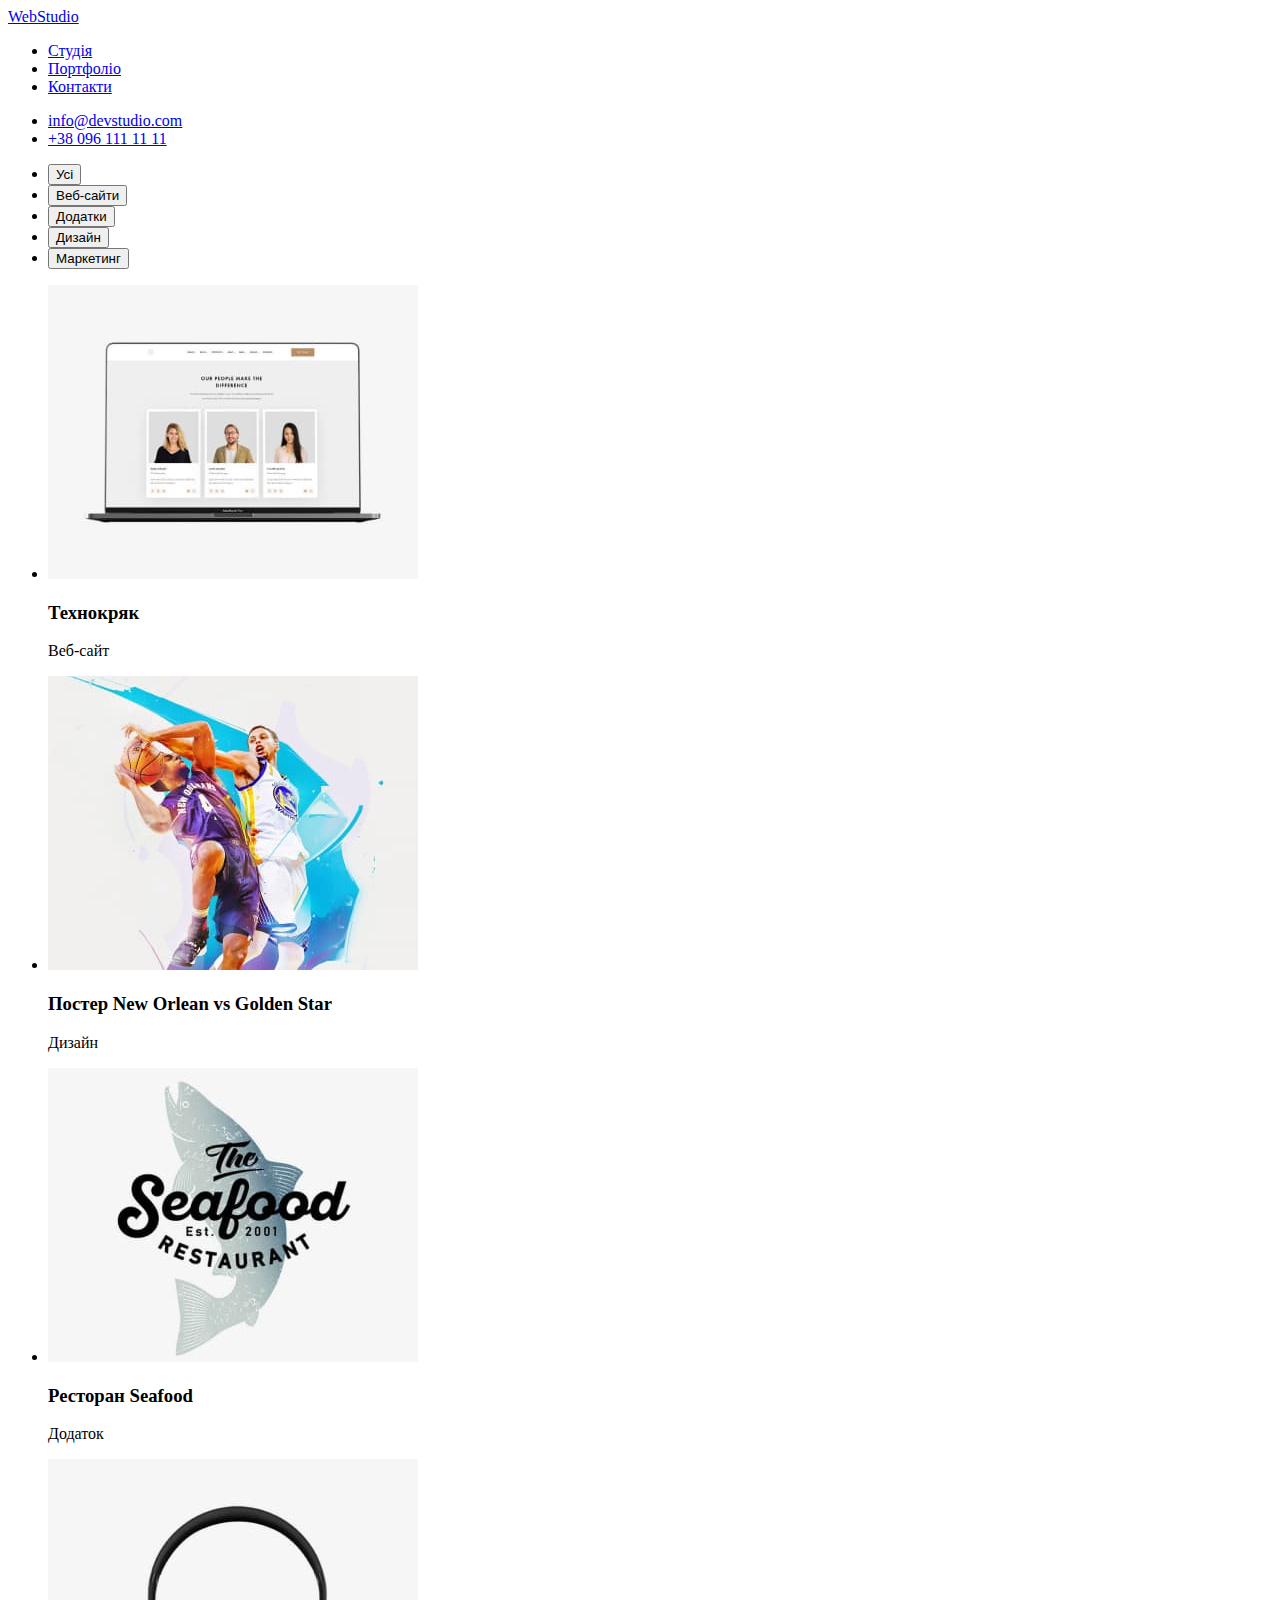
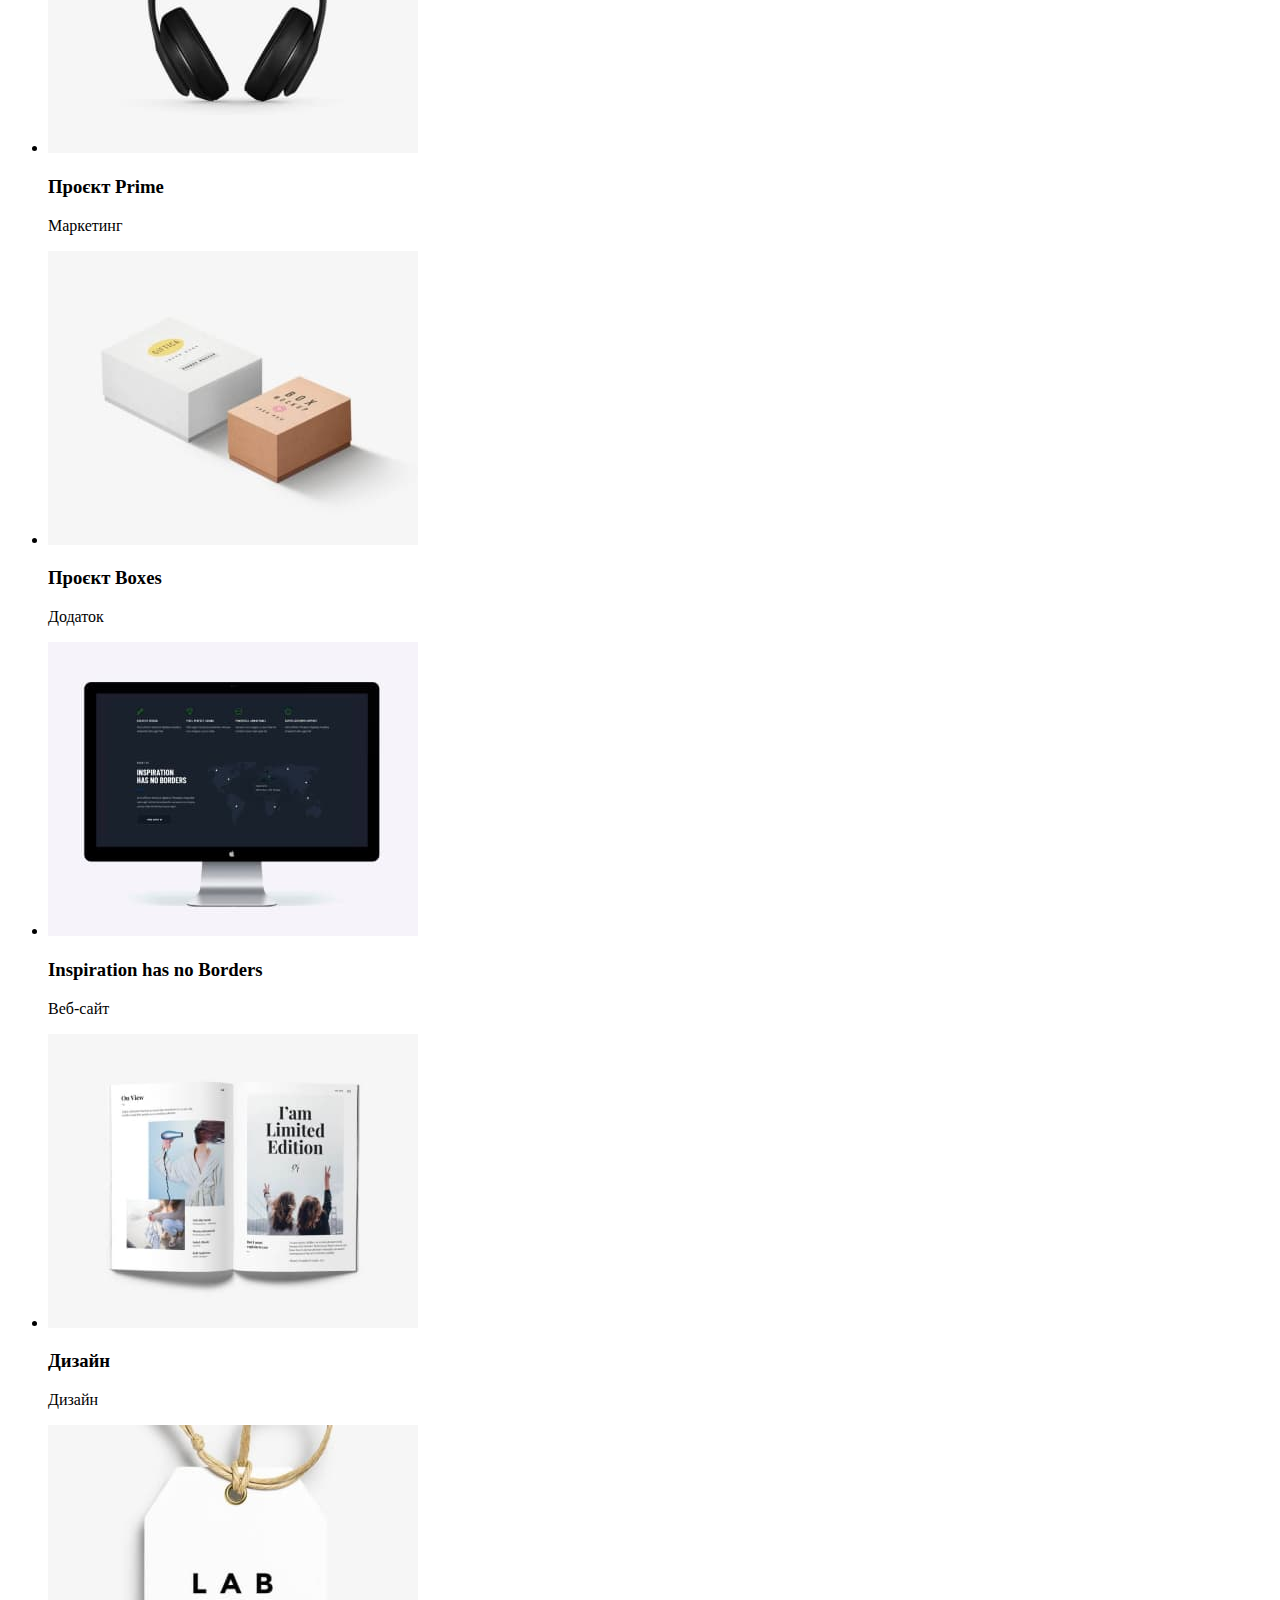
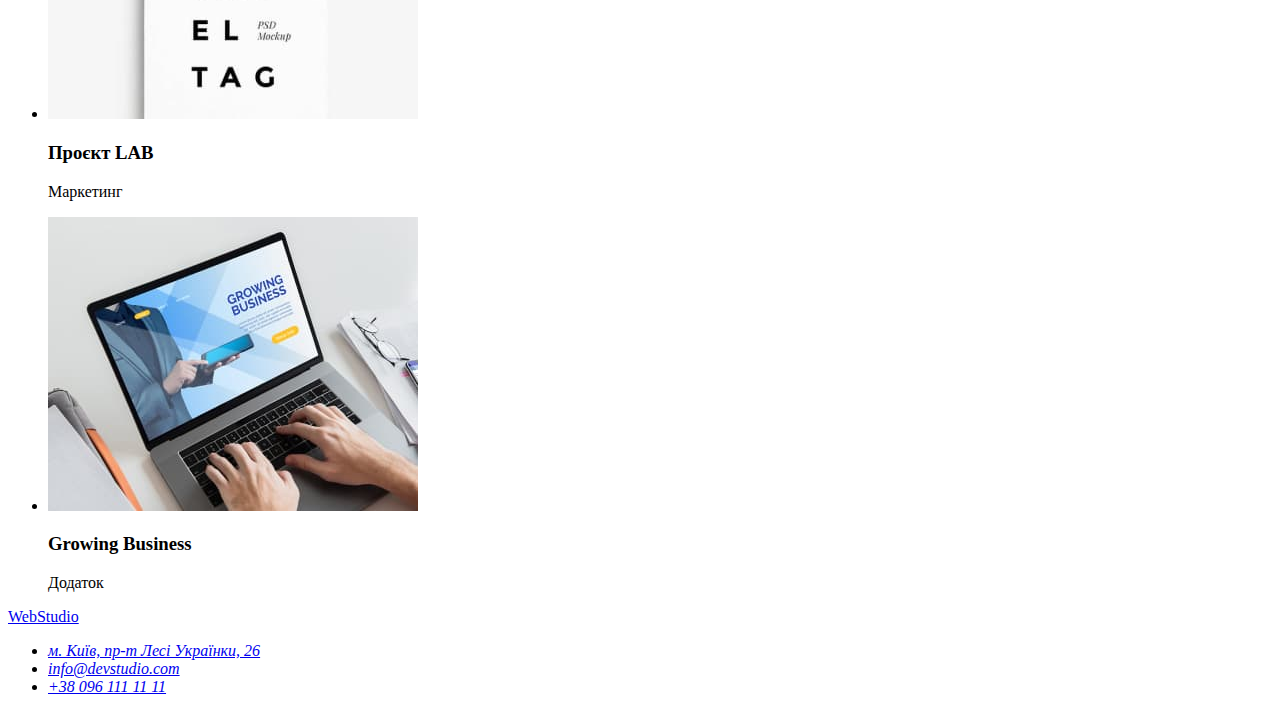
==== portfolio.html @ bb7da9ab "Created Portfolio.html" ====
<!DOCTYPE html>
<html lang="en">
  <head>
    <meta charset="UTF-8" />
    <meta http-equiv="X-UA-Compatible" content="IE=edge" />
    <meta name="viewport" content="width=device-width, initial-scale=1.0" />
    <title>Portfolio</title>
  </head>
  <body>
    <main>
      <header>
        <a href="#">WebStudio</a>
        <nav>
          <ul>
            <li><a href="./index.html">Студія</a></li>
            <li><a href="#">Портфоліо</a></li>
            <li><a href="#">Контакти</a></li>
          </ul>
        </nav>
        <ul>
          <li><a href="mailto:info@devstudio.com">info@devstudio.com</a></li>
          <li><a href="tel:+380961111111">+38 096 111 11 11</a></li>
        </ul>
      </header>
      <section>
        <ul>
          <li><button type="button">Усі</button></li>
          <li><button type="button">Веб-сайти</button></li>
          <li><button type="button">Додатки</button></li>
          <li><button type="button">Дизайн</button></li>
          <li><button type="button">Маркетинг</button></li>
        </ul>
        <ul>
          <li>
            <img src="./images/img1.jpg" alt="Ноутбук" />
            <h3>Технокряк</h3>
            <p>Веб-сайт</p>
          </li>
          <li>
            <img src="./images/img2.jpg" alt="Баскетбол" />
            <h3>Постер New Orlean vs Golden Star</h3>
            <p>Дизайн</p>
          </li>
          <li>
            <img src="./images/img3.jpg" alt="Риба" />
            <h3>Ресторан Seafood</h3>
            <p>Додаток</p>
          </li>
          <li>
            <img src="./images/img4.jpg" alt="Навушники" />
            <h3>Проєкт Prime</h3>
            <p>Маркетинг</p>
          </li>
          <li>
            <img src="./images/img5.jpg" alt="Коробка" />
            <h3>Проєкт Boxes</h3>
            <p>Додаток</p>
          </li>
          <li>
            <img src="./images/img6.jpg" alt="Моноблок" />
            <h3>Inspiration has no Borders</h3>
            <p>Веб-сайт</p>
          </li>
          <li>
            <img src="./images/img7.jpg" alt="Журнал" />
            <h3>Дизайн</h3>
            <p>Дизайн</p>
          </li>
          <li>
            <img src="./images/img8.jpg" alt="Бірка" />
            <h3>Проєкт LAB</h3>
            <p>Маркетинг</p>
          </li>
          <li>
            <img src="./images/img9.jpg" alt="Робочий Ноутбук" />
            <h3>Growing Business</h3>
            <p>Додаток</p>
          </li>
        </ul>
      </section>
    </main>
    <footer>
      <a href="#">WebStudio</a>

      <address>
        <ul>
          <li>
            <a
              href="https://goo.gl/maps/RdGr7icwd7hFewiF6"
              target="_blank"
              rel="noopener noreferrer nofollow"
              >м. Київ, пр-т Лесі Українки, 26</a
            >
          </li>
          <li><a href="mailto:info@devstudio.com">info@devstudio.com</a></li>
          <li><a href="tel:+380961111111"> +38 096 111 11 11</a></li>
        </ul>
      </address>
    </footer>
  </body>
</html>
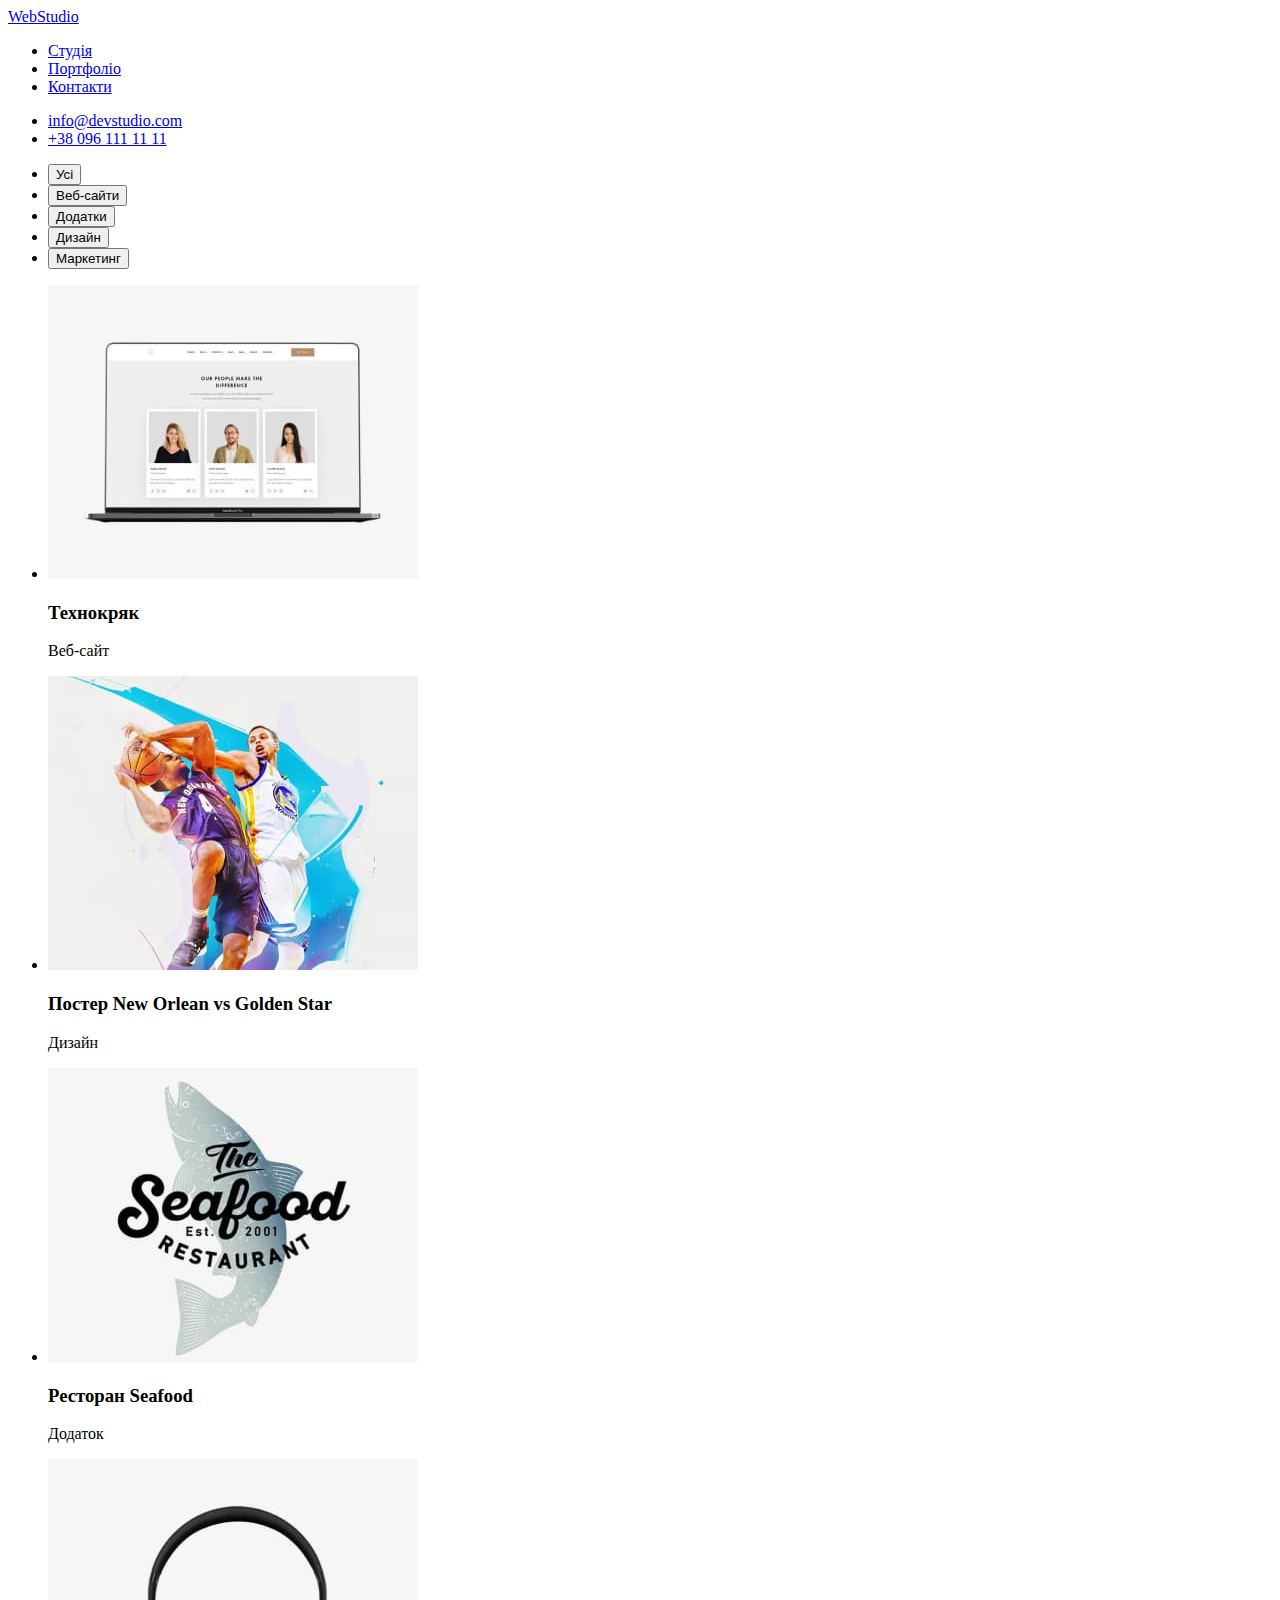
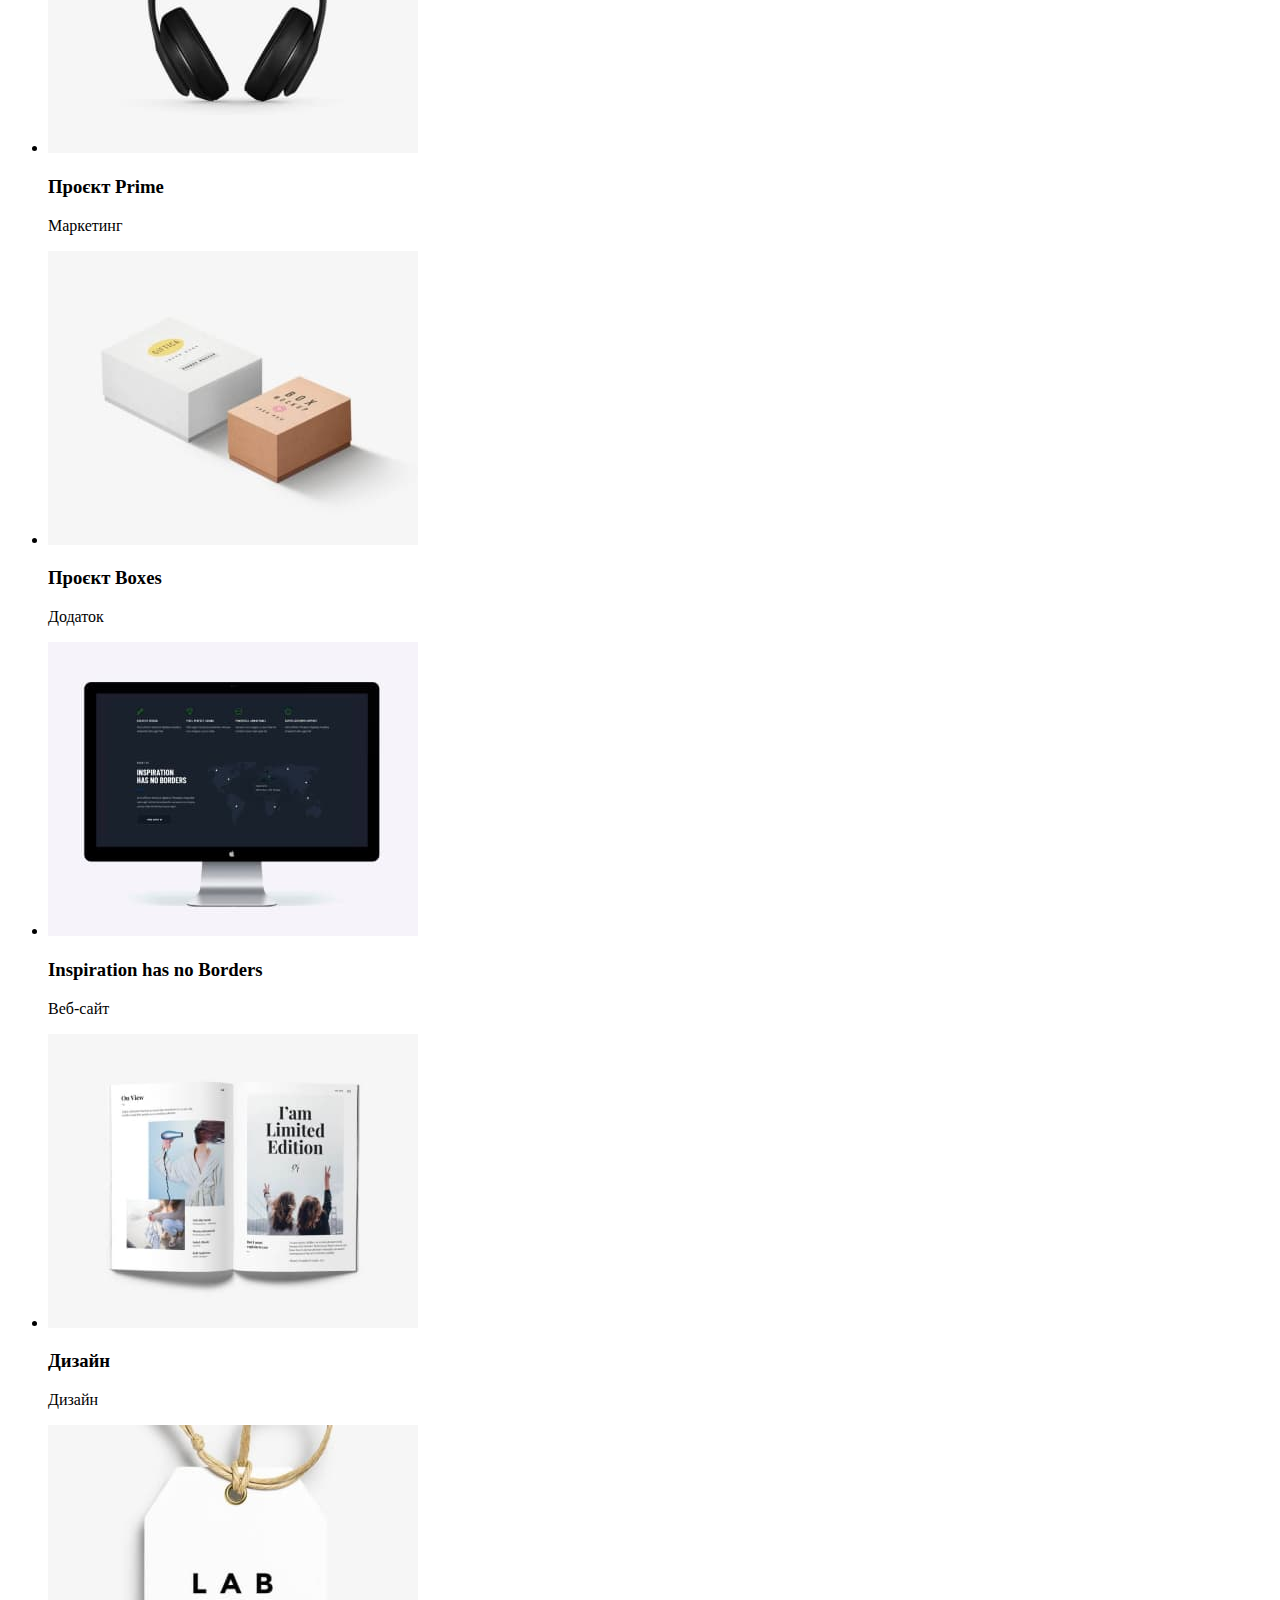
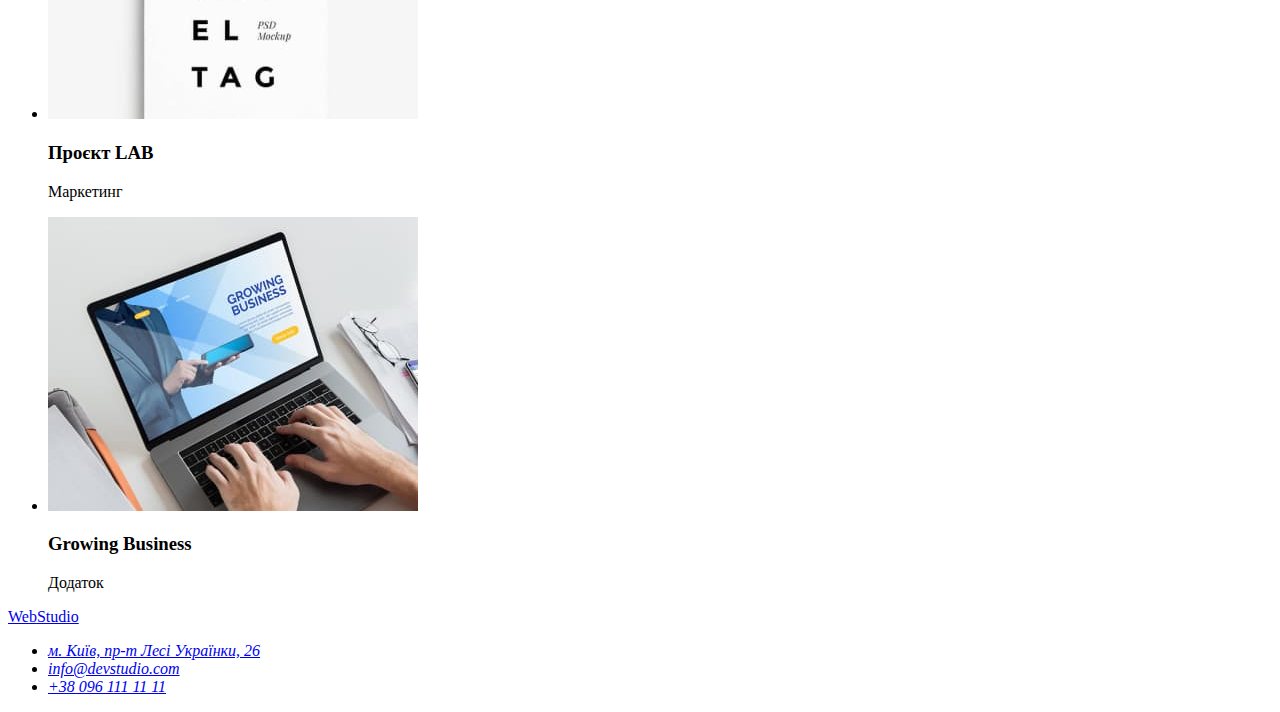
==== commit f8865dc6: "Add portfolio.html" ====
--- a/portfolio.html
+++ b/portfolio.html
@@ -5,95 +5,127 @@
     <meta http-equiv="X-UA-Compatible" content="IE=edge" />
     <meta name="viewport" content="width=device-width, initial-scale=1.0" />
     <title>Portfolio</title>
+    <link rel="preconnect" href="https://fonts.googleapis.com" />
+    <link rel="preconnect" href="https://fonts.gstatic.com" crossorigin />
+    <link
+      href="https://fonts.googleapis.com/css2?family=Raleway:wght@700&family=Roboto:wght@400;500;700;900&display=swap"
+      rel="stylesheet"
+    />
+    <link rel="stylesheet" href="./styles/styles.css" />
   </head>
   <body>
     <main>
       <header>
-        <a href="#">WebStudio</a>
+        <a class="logo" href="./index.html" lang="en"
+          ><span class="logoslog">Web</span>Studio</a
+        >
         <nav>
-          <ul>
-            <li><a href="./index.html">Студія</a></li>
-            <li><a href="#">Портфоліо</a></li>
-            <li><a href="#">Контакти</a></li>
+          <ul class="point">
+            <li class="list"><a class="link" href="./index.html">Студія</a></li>
+            <li class="list"><a class="back-link" href="#">Портфоліо</a></li>
+            <li class="list"><a class="link" href="#">Контакти</a></li>
           </ul>
         </nav>
-        <ul>
-          <li><a href="mailto:info@devstudio.com">info@devstudio.com</a></li>
-          <li><a href="tel:+380961111111">+38 096 111 11 11</a></li>
+        <ul class="point">
+          <li>
+            <a class="adresse" href="mailto:info@devstudio.com"
+              >info@devstudio.com</a
+            >
+          </li>
+          <li>
+            <a class="adresse" href="tel:+380961111111">+38 096 111 11 11</a>
+          </li>
         </ul>
       </header>
       <section>
-        <ul>
-          <li><button type="button">Усі</button></li>
-          <li><button type="button">Веб-сайти</button></li>
-          <li><button type="button">Додатки</button></li>
-          <li><button type="button">Дизайн</button></li>
-          <li><button type="button">Маркетинг</button></li>
+        <ul class="point">
+          <li class="list"><button class="btn" type="button">Усі</button></li>
+          <li class="list">
+            <button class="btn" type="button">Веб-сайти</button>
+          </li>
+          <li class="list">
+            <button class="btn" type="button">Додатки</button>
+          </li>
+          <li class="list">
+            <button class="btn" type="button">Дизайн</button>
+          </li>
+          <li class="list">
+            <button class="btn" type="button">Маркетинг</button>
+          </li>
         </ul>
-        <ul>
-          <li>
-            <img src="./images/img1.jpg" alt="Ноутбук" />
+        <ul class="point">
+          <li class="list">
+            <img src="./images/img1.jpg" alt="Ноутбук" width="370"  />
             <h3>Технокряк</h3>
             <p>Веб-сайт</p>
           </li>
-          <li>
-            <img src="./images/img2.jpg" alt="Баскетбол" />
+          <li class="list">
+            <img src="./images/img2.jpg" alt="Баскетбол" width="370"  />
             <h3>Постер New Orlean vs Golden Star</h3>
             <p>Дизайн</p>
           </li>
-          <li>
-            <img src="./images/img3.jpg" alt="Риба" />
+          <li class="list">
+            <img src="./images/img3.jpg" alt="Риба" width="370"  />
             <h3>Ресторан Seafood</h3>
             <p>Додаток</p>
           </li>
-          <li>
-            <img src="./images/img4.jpg" alt="Навушники" />
+          <li class="list">
+            <img src="./images/img4.jpg" alt="Навушники" width="370"  />
             <h3>Проєкт Prime</h3>
             <p>Маркетинг</p>
           </li>
-          <li>
-            <img src="./images/img5.jpg" alt="Коробка" />
+          <li class="list">
+            <img src="./images/img5.jpg" alt="Коробка" width="370"  />
             <h3>Проєкт Boxes</h3>
             <p>Додаток</p>
           </li>
-          <li>
-            <img src="./images/img6.jpg" alt="Моноблок" />
+          <li class="list">
+            <img src="./images/img6.jpg" alt="Моноблок" width="370"  />
             <h3>Inspiration has no Borders</h3>
             <p>Веб-сайт</p>
           </li>
-          <li>
-            <img src="./images/img7.jpg" alt="Журнал" />
+          <li class="list">
+            <img src="./images/img7.jpg" alt="Журнал" width="370"  />
             <h3>Дизайн</h3>
             <p>Дизайн</p>
           </li>
-          <li>
-            <img src="./images/img8.jpg" alt="Бірка" />
+          <li class="list">
+            <img src="./images/img8.jpg" alt="Бірка" width="370"  />
             <h3>Проєкт LAB</h3>
             <p>Маркетинг</p>
           </li>
-          <li>
-            <img src="./images/img9.jpg" alt="Робочий Ноутбук" />
+          <li class="list">
+            <img src="./images/img9.jpg" alt="Робочий Ноутбук" width="370"  />
             <h3>Growing Business</h3>
             <p>Додаток</p>
           </li>
         </ul>
       </section>
     </main>
-    <footer>
-      <a href="#">WebStudio</a>
+    <footer class="styles-footer">
+      <a class="logo-footer" href="./index.html" lang="en"
+        ><span class="logoslog-footer">Web</span>Studio</a
+      >
 
       <address>
-        <ul>
-          <li>
+        <ul class="point">
+          <li class="list">
             <a
+              class="location"
               href="https://goo.gl/maps/RdGr7icwd7hFewiF6"
               target="_blank"
               rel="noopener noreferrer nofollow"
               >м. Київ, пр-т Лесі Українки, 26</a
             >
           </li>
-          <li><a href="mailto:info@devstudio.com">info@devstudio.com</a></li>
-          <li><a href="tel:+380961111111"> +38 096 111 11 11</a></li>
+          <li class="list">
+            <a class="adresse" href="mailto:info@devstudio.com"
+              >info@devstudio.com</a
+            >
+          </li>
+          <li class="list">
+            <a class="adresse" href="tel:+380961111111"> +38 096 111 11 11</a>
+          </li>
         </ul>
       </address>
     </footer>
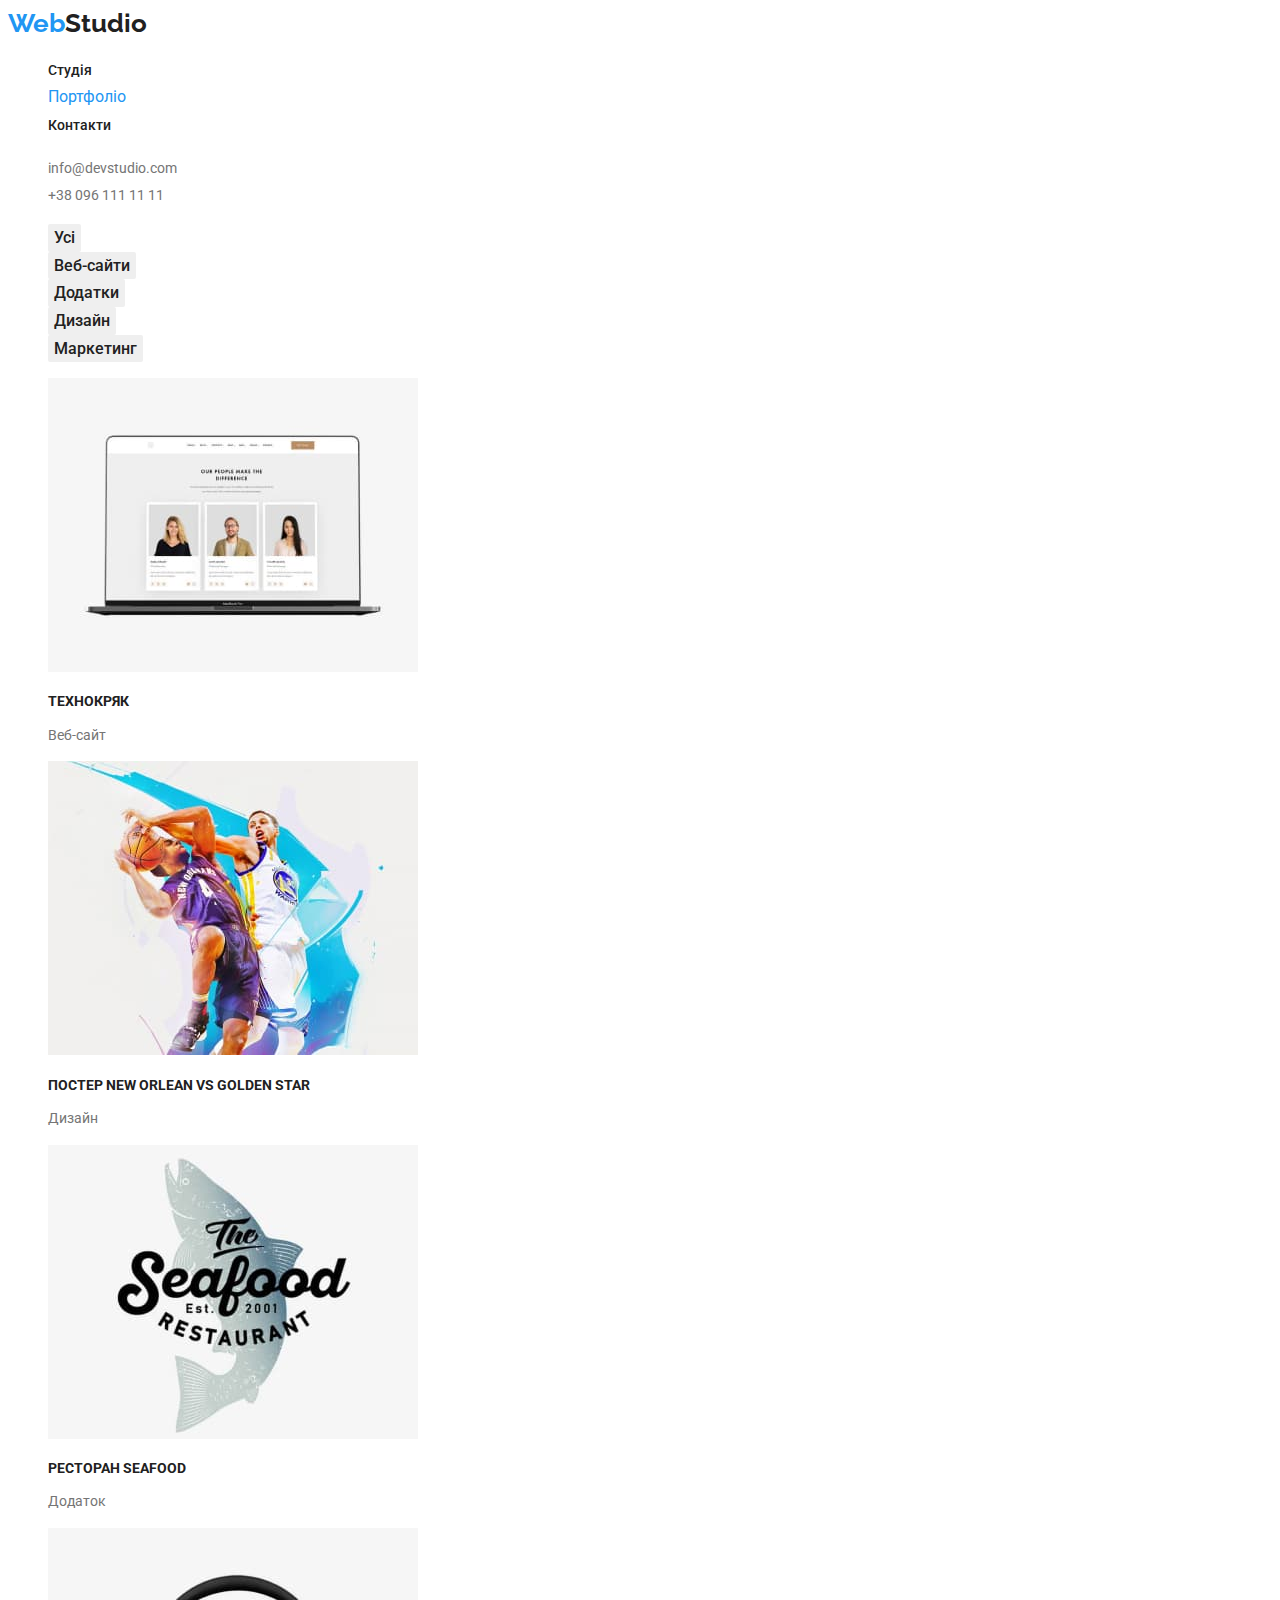
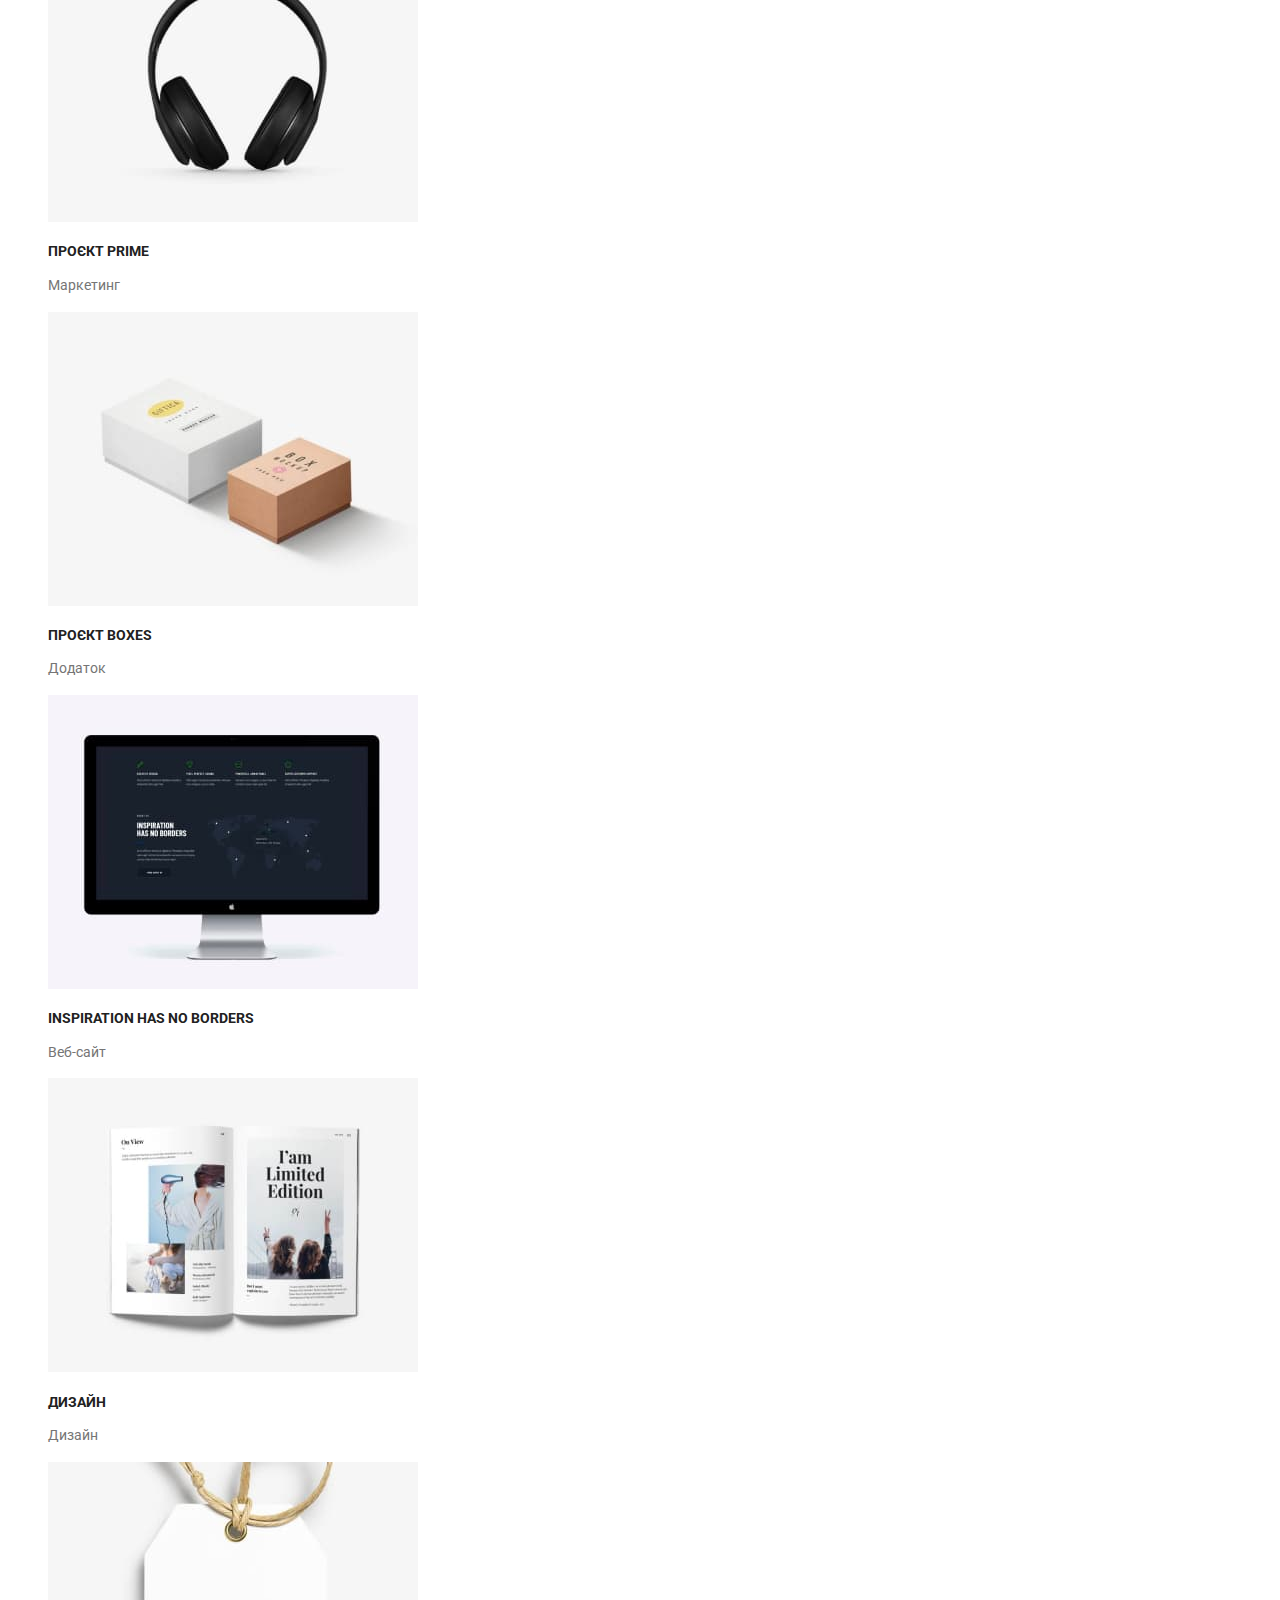
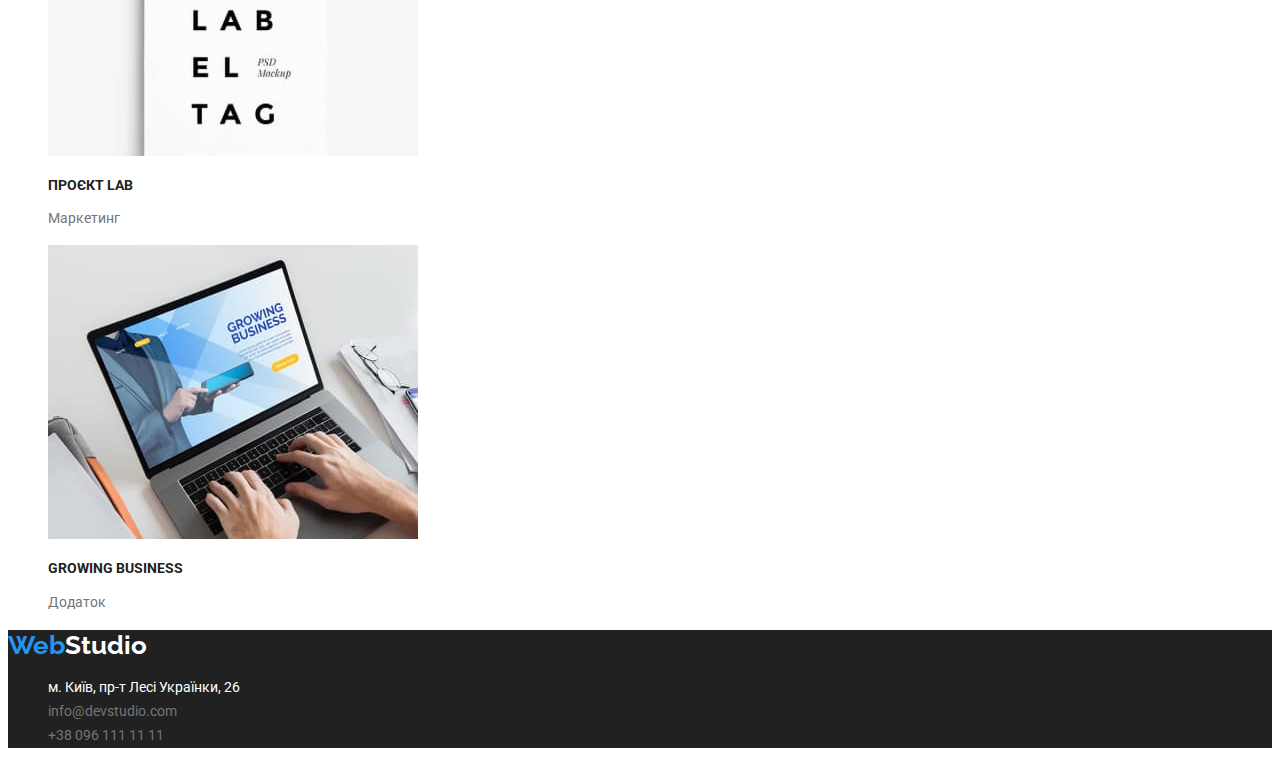
==== commit 625414ee: "Add fix)" ====
--- a/portfolio.html
+++ b/portfolio.html
@@ -27,12 +27,12 @@
           </ul>
         </nav>
         <ul class="point">
-          <li>
+          <li class="list">
             <a class="adresse" href="mailto:info@devstudio.com"
               >info@devstudio.com</a
             >
           </li>
-          <li>
+          <li class="list">
             <a class="adresse" href="tel:+380961111111">+38 096 111 11 11</a>
           </li>
         </ul>
@@ -55,47 +55,47 @@
         </ul>
         <ul class="point">
           <li class="list">
-            <img src="./images/img1.jpg" alt="Ноутбук" width="370"  />
+            <img src="./images/img1.jpg" alt="Ноутбук" width="370" />
             <h3>Технокряк</h3>
             <p>Веб-сайт</p>
           </li>
           <li class="list">
-            <img src="./images/img2.jpg" alt="Баскетбол" width="370"  />
+            <img src="./images/img2.jpg" alt="Баскетбол" width="370" />
             <h3>Постер New Orlean vs Golden Star</h3>
             <p>Дизайн</p>
           </li>
           <li class="list">
-            <img src="./images/img3.jpg" alt="Риба" width="370"  />
+            <img src="./images/img3.jpg" alt="Риба" width="370" />
             <h3>Ресторан Seafood</h3>
             <p>Додаток</p>
           </li>
           <li class="list">
-            <img src="./images/img4.jpg" alt="Навушники" width="370"  />
+            <img src="./images/img4.jpg" alt="Навушники" width="370" />
             <h3>Проєкт Prime</h3>
             <p>Маркетинг</p>
           </li>
           <li class="list">
-            <img src="./images/img5.jpg" alt="Коробка" width="370"  />
+            <img src="./images/img5.jpg" alt="Коробка" width="370" />
             <h3>Проєкт Boxes</h3>
             <p>Додаток</p>
           </li>
           <li class="list">
-            <img src="./images/img6.jpg" alt="Моноблок" width="370"  />
+            <img src="./images/img6.jpg" alt="Моноблок" width="370" />
             <h3>Inspiration has no Borders</h3>
             <p>Веб-сайт</p>
           </li>
           <li class="list">
-            <img src="./images/img7.jpg" alt="Журнал" width="370"  />
+            <img src="./images/img7.jpg" alt="Журнал" width="370" />
             <h3>Дизайн</h3>
             <p>Дизайн</p>
           </li>
           <li class="list">
-            <img src="./images/img8.jpg" alt="Бірка" width="370"  />
+            <img src="./images/img8.jpg" alt="Бірка" width="370" />
             <h3>Проєкт LAB</h3>
             <p>Маркетинг</p>
           </li>
           <li class="list">
-            <img src="./images/img9.jpg" alt="Робочий Ноутбук" width="370"  />
+            <img src="./images/img9.jpg" alt="Робочий Ноутбук" width="370" />
             <h3>Growing Business</h3>
             <p>Додаток</p>
           </li>
--- a/styles/styles.css
+++ b/styles/styles.css
@@ -0,0 +1,201 @@
+:root {
+  --color-primary: #212121;
+  --color-background: #2f303a;
+  --color-secondary: #757575;
+  --color-white-color: #ffffff;
+  --color-thirdary: #2196f3;
+}
+
+body {
+  font-size: 16px;
+  line-height: 1.7;
+  font-family: "Roboto", "Raleway", sans-serif;
+  color: var(--color-primary);
+  background-color: var(--color-white-color);
+}
+
+/* HEADER */
+.header {
+  color: var(--color-white-color);
+}
+.logo {
+  color: var(--color-primary);
+  font-family: "Raleway";
+  text-decoration: none;
+  font-weight: 700;
+  font-size: 26px;
+  line-height: 1.2;
+  font-style: normal;
+}
+.logoslog {
+  color: var(--color-thirdary);
+}
+.logo:focus {
+  color: var(--color-primary);
+}
+
+.back-link {
+  color: var(--color-thirdary);
+  text-decoration: none;
+}
+
+.link {
+  color: var(--color-primary);
+  text-decoration: none;
+  font-family: "Roboto";
+  font-weight: 500;
+  font-size: 14px;
+  line-height: 1.1;
+}
+
+.link:hover,
+:focus {
+  color: var(--color-thirdary);
+}
+
+.adresse {
+  color: var(--color-secondary);
+  text-decoration: none;
+  font-family: "Roboto";
+  font-style: normal;
+  font-weight: 400;
+  font-size: 14px;
+  line-height: 1.7;
+}
+.adresse:hover,
+.adresse:focus {
+  color: var(--color-thirdary);
+}
+
+/* Sectoin-hero */
+.hero {
+  background-color: var(--color-background);
+}
+
+.title {
+  color: var(--color-white-color);
+  font-family: "Roboto";
+  font-style: normal;
+  font-weight: 900;
+  font-size: 44px;
+  line-height: 1.36;
+  text-transform: uppercase;
+}
+/* Button */
+.hero-button {
+  color: var(--color-white-color);
+  background-color: var(--color-thirdary);
+  font-weight: 700;
+  font-size: 16px;
+  line-height: 1.88;
+  display: flex;
+  align-items: center;
+  text-align: center;
+  border-radius: 2px;
+  cursor: pointer;
+}
+
+.hero-button:hover {
+  border-color: var(--color-white-color);
+  opacity: 0.9;
+}
+
+.hero-button:focus {
+  border-color: var(--color-white-color);
+  opacity: 0.9;
+  outline: none;
+}
+
+/* Button portfolio */
+.btn {
+  color: var(--color-primary);
+  font-family: "Roboto";
+  font-style: normal;
+  font-weight: 500;
+  font-size: 16px;
+  line-height: 1.6;
+  display: flex;
+  align-items: center;
+  text-align: center;
+  cursor: pointer;
+  border: none;
+  border-radius: 2px;
+}
+.btn:hover {
+  background: var(--color-thirdary);
+  color: #ffffff;
+  font-family: "Roboto";
+  font-style: normal;
+  font-weight: 500;
+  font-size: 16px;
+  line-height: 1.6;
+}
+.btn:focus {
+  background: var(--color-thirdary);
+  font-family: "Roboto";
+  font-style: normal;
+  font-weight: 500;
+  font-size: 16px;
+  line-height: 1.6;
+}
+
+.subtitle {
+  color: var(--color-primary);
+  font-family: "Roboto";
+  font-style: normal;
+  font-weight: 700;
+  font-size: 36px;
+  line-height: 1.16;
+}
+
+h3 {
+  color: var(--color-primary);
+  font-family: "Roboto";
+  font-style: normal;
+  font-weight: 700;
+  font-size: 14px;
+  line-height: 1.1;
+  text-transform: uppercase;
+}
+
+.list {
+  list-style: none;
+}
+
+p {
+  color: var(--color-secondary);
+  line-height: 1.7;
+  font-family: "Roboto";
+  font-size: 14px;
+}
+
+.styles-footer {
+  background-color: var(--color-primary);
+  font-family: "Roboto";
+  font-weight: 400;
+  font-size: 14px;
+  line-height: 1.7;
+}
+
+.logo-footer {
+  color: var(--color-white-color);
+  text-decoration: none;
+  font-family: "Raleway";
+  font-weight: 700;
+  font-size: 26px;
+  line-height: 1.2;
+  font-style: normal;
+}
+.logoslog-footer {
+  color: var(--color-thirdary);
+}
+
+.location {
+  color: var(--color-white-color);
+  text-decoration: none;
+  font-family: "Roboto";
+  font-style: normal;
+  font-weight: 400;
+  font-size: 14px;
+  line-height: 1.7;
+}
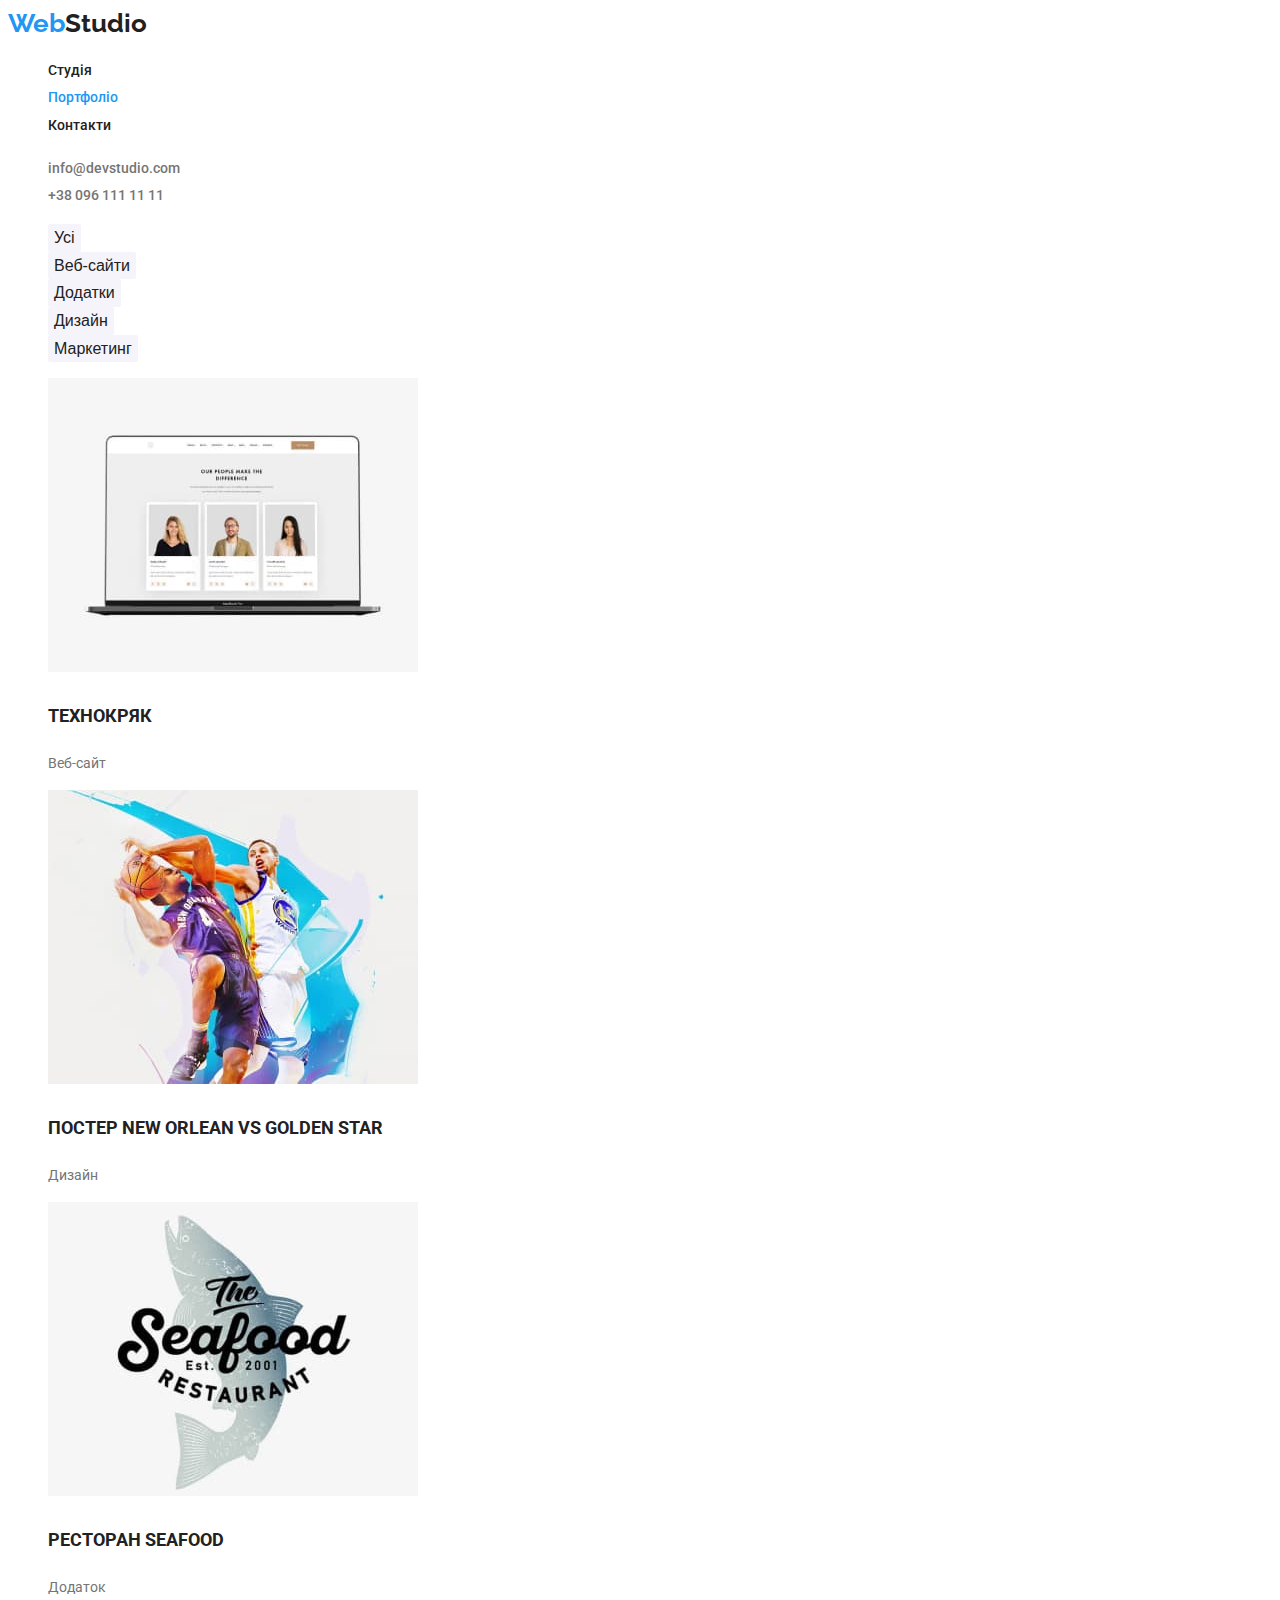
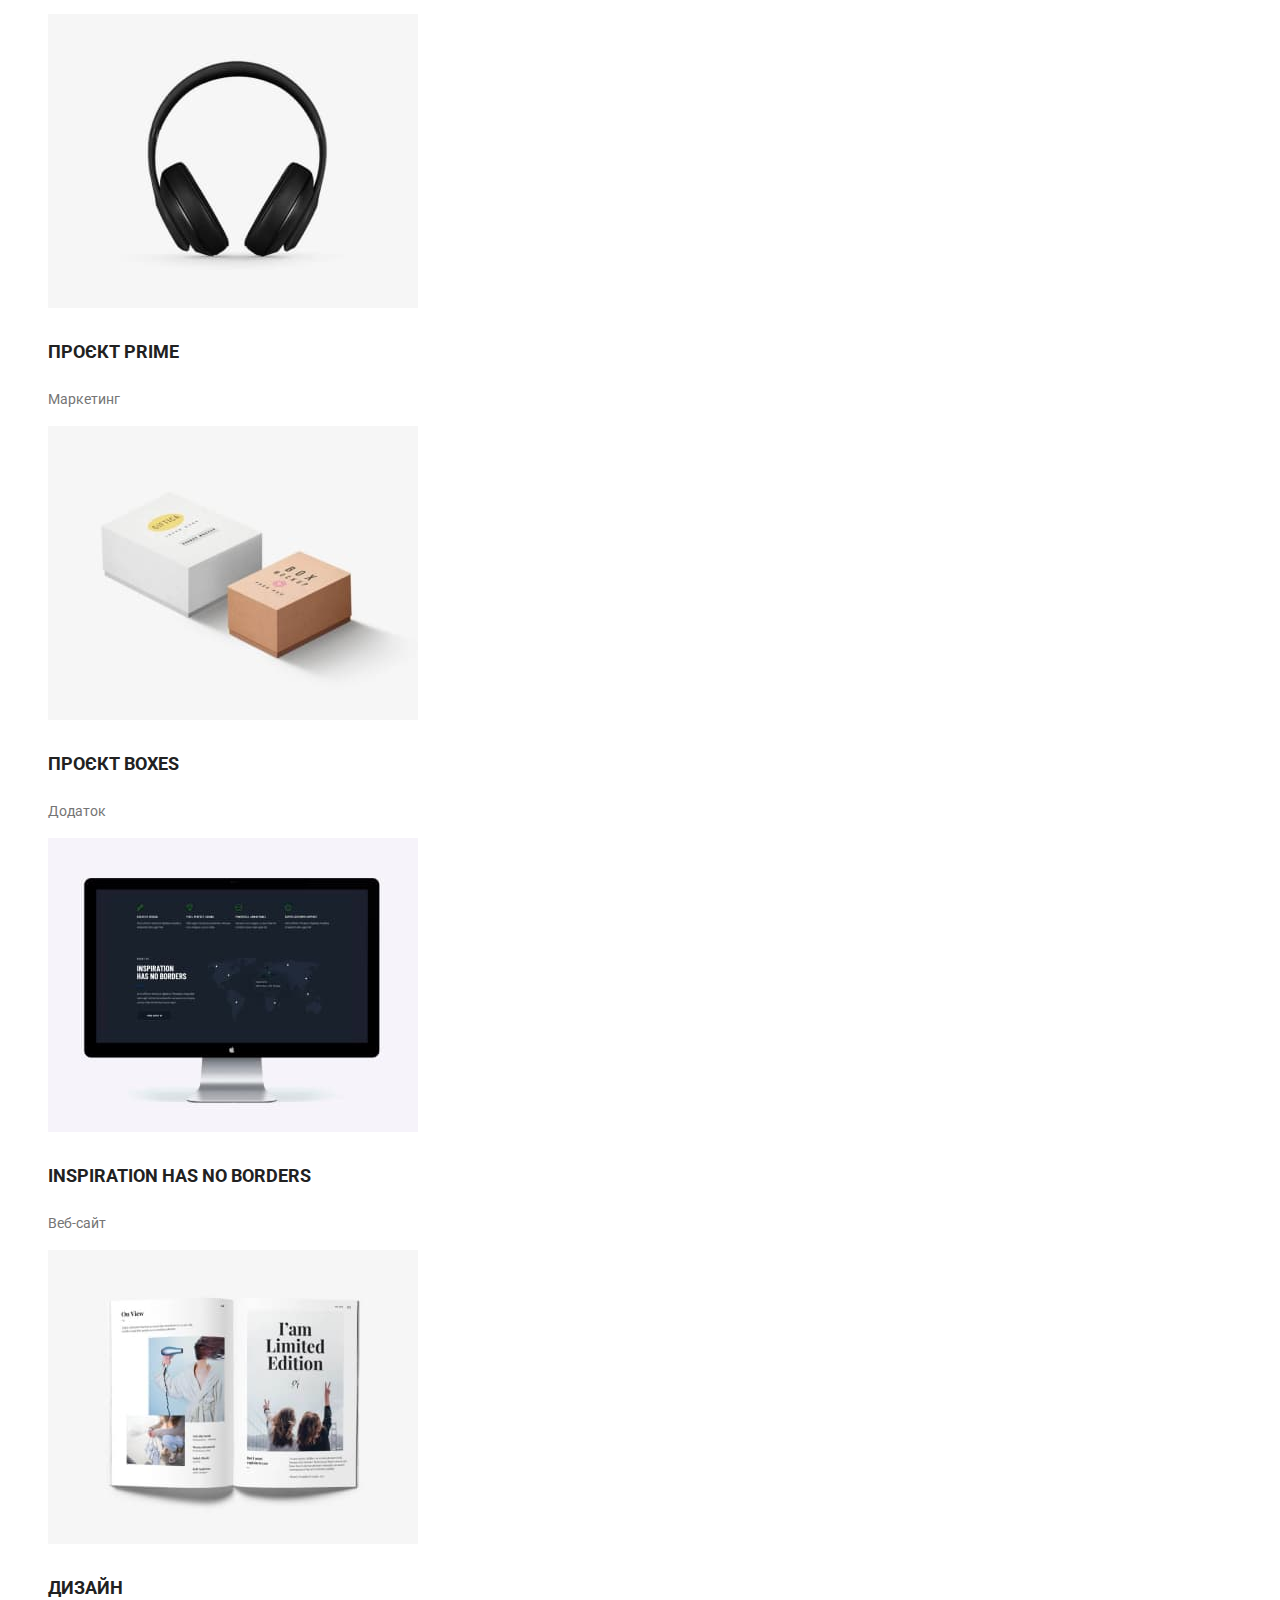
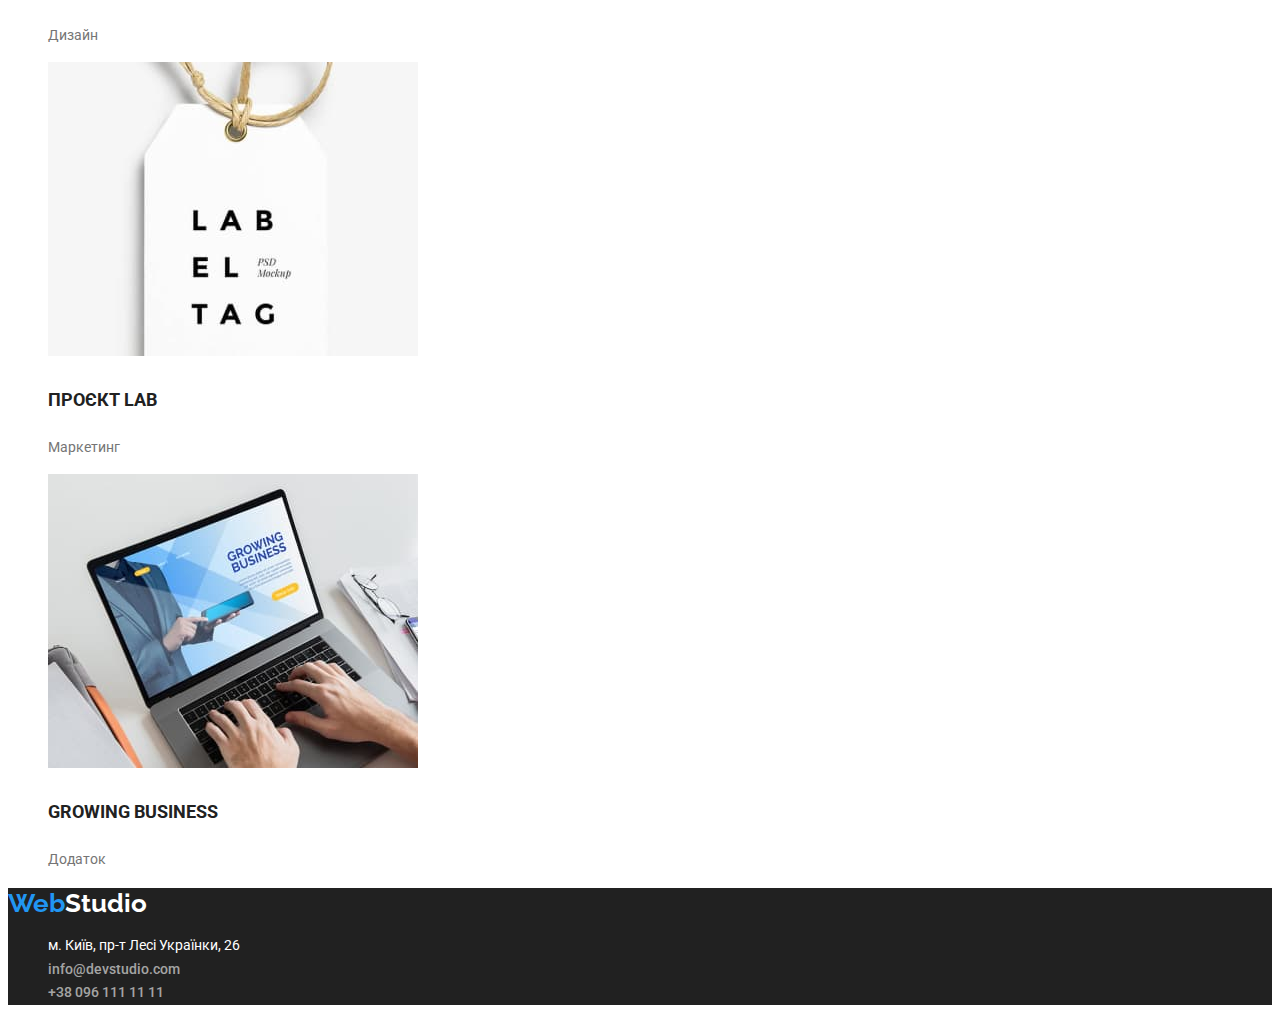
==== commit 612cb8a2: "Fixed errors." ====
--- a/portfolio.html
+++ b/portfolio.html
@@ -14,29 +14,29 @@
     <link rel="stylesheet" href="./styles/styles.css" />
   </head>
   <body>
+    <header>
+      <a class="logo" href="./index.html" lang="en"
+        ><span class="logoslog">Web</span>Studio</a
+      >
+      <nav>
+        <ul class="point">
+          <li class="list"><a class="link" href="./index.html">Студія</a></li>
+          <li class="list"><a class="back-link" href="#">Портфоліо</a></li>
+          <li class="list"><a class="link" href="#">Контакти</a></li>
+        </ul>
+      </nav>
+      <ul class="point">
+        <li class="list">
+          <a class="adresse" href="mailto:info@devstudio.com"
+            >info@devstudio.com</a
+          >
+        </li>
+        <li class="list">
+          <a class="adresse" href="tel:+380961111111">+38 096 111 11 11</a>
+        </li>
+      </ul>
+    </header>
     <main>
-      <header>
-        <a class="logo" href="./index.html" lang="en"
-          ><span class="logoslog">Web</span>Studio</a
-        >
-        <nav>
-          <ul class="point">
-            <li class="list"><a class="link" href="./index.html">Студія</a></li>
-            <li class="list"><a class="back-link" href="#">Портфоліо</a></li>
-            <li class="list"><a class="link" href="#">Контакти</a></li>
-          </ul>
-        </nav>
-        <ul class="point">
-          <li class="list">
-            <a class="adresse" href="mailto:info@devstudio.com"
-              >info@devstudio.com</a
-            >
-          </li>
-          <li class="list">
-            <a class="adresse" href="tel:+380961111111">+38 096 111 11 11</a>
-          </li>
-        </ul>
-      </header>
       <section>
         <ul class="point">
           <li class="list"><button class="btn" type="button">Усі</button></li>
@@ -55,49 +55,85 @@
         </ul>
         <ul class="point">
           <li class="list">
-            <img src="./images/img1.jpg" alt="Ноутбук" width="370" />
-            <h3>Технокряк</h3>
-            <p>Веб-сайт</p>
+            <a href="#"
+              ><img src="./images/img1.jpg" alt="Ноутбук" width="370"
+            /></a>
+            <div>
+              <h3 class="list-free">Технокряк</h3>
+              <p>Веб-сайт</p>
+            </div>
           </li>
           <li class="list">
-            <img src="./images/img2.jpg" alt="Баскетбол" width="370" />
-            <h3>Постер New Orlean vs Golden Star</h3>
-            <p>Дизайн</p>
+            <a href="#"
+              ><img src="./images/img2.jpg" alt="Баскетбол" width="370"
+            /></a>
+            <div>
+              <h3 class="list-free">Постер New Orlean vs Golden Star</h3>
+              <p>Дизайн</p>
+            </div>
           </li>
           <li class="list">
-            <img src="./images/img3.jpg" alt="Риба" width="370" />
-            <h3>Ресторан Seafood</h3>
-            <p>Додаток</p>
+            <a href="#"
+              ><img src="./images/img3.jpg" alt="Риба" width="370"
+            /></a>
+            <div>
+              <h3 class="list-free">Ресторан Seafood</h3>
+              <p>Додаток</p>
+            </div>
           </li>
           <li class="list">
-            <img src="./images/img4.jpg" alt="Навушники" width="370" />
-            <h3>Проєкт Prime</h3>
-            <p>Маркетинг</p>
+            <a href="#"
+              ><img src="./images/img4.jpg" alt="Навушники" width="370"
+            /></a>
+            <div>
+              <h3 class="list-free">Проєкт Prime</h3>
+              <p>Маркетинг</p>
+            </div>
           </li>
           <li class="list">
-            <img src="./images/img5.jpg" alt="Коробка" width="370" />
-            <h3>Проєкт Boxes</h3>
-            <p>Додаток</p>
+            <a href="#"
+              ><img src="./images/img5.jpg" alt="Коробка" width="370"
+            /></a>
+            <div>
+              <h3 class="list-free">Проєкт Boxes</h3>
+              <p>Додаток</p>
+            </div>
           </li>
           <li class="list">
-            <img src="./images/img6.jpg" alt="Моноблок" width="370" />
-            <h3>Inspiration has no Borders</h3>
-            <p>Веб-сайт</p>
+            <a href="#"
+              ><img src="./images/img6.jpg" alt="Моноблок" width="370"
+            /></a>
+            <div>
+              <h3 class="list-free">Inspiration has no Borders</h3>
+              <p>Веб-сайт</p>
+            </div>
           </li>
           <li class="list">
-            <img src="./images/img7.jpg" alt="Журнал" width="370" />
-            <h3>Дизайн</h3>
-            <p>Дизайн</p>
+            <a href="#"
+              ><img src="./images/img7.jpg" alt="Журнал" width="370"
+            /></a>
+            <div>
+              <h3 class="list-free">Дизайн</h3>
+              <p>Дизайн</p>
+            </div>
           </li>
           <li class="list">
-            <img src="./images/img8.jpg" alt="Бірка" width="370" />
-            <h3>Проєкт LAB</h3>
-            <p>Маркетинг</p>
+            <a href="#"
+              ><img src="./images/img8.jpg" alt="Бірка" width="370"
+            /></a>
+            <div>
+              <h3 class="list-free">Проєкт LAB</h3>
+              <p>Маркетинг</p>
+            </div>
           </li>
           <li class="list">
-            <img src="./images/img9.jpg" alt="Робочий Ноутбук" width="370" />
-            <h3>Growing Business</h3>
-            <p>Додаток</p>
+            <a href="#"
+              ><img src="./images/img9.jpg" alt="Робочий Ноутбук" width="370"
+            /></a>
+            <div>
+              <h3 class="list-free">Growing Business</h3>
+              <p>Додаток</p>
+            </div>
           </li>
         </ul>
       </section>
@@ -119,12 +155,14 @@
             >
           </li>
           <li class="list">
-            <a class="adresse" href="mailto:info@devstudio.com"
+            <a class="adresse-footer" href="mailto:info@devstudio.com"
               >info@devstudio.com</a
             >
           </li>
           <li class="list">
-            <a class="adresse" href="tel:+380961111111"> +38 096 111 11 11</a>
+            <a class="adresse-footer" href="tel:+380961111111">
+              +38 096 111 11 11</a
+            >
           </li>
         </ul>
       </address>
--- a/styles/styles.css
+++ b/styles/styles.css
@@ -9,7 +9,7 @@
 body {
   font-size: 16px;
   line-height: 1.7;
-  font-family: "Roboto", "Raleway", sans-serif;
+  font-family: "Roboto", sans-serif;
   color: var(--color-primary);
   background-color: var(--color-white-color);
 }
@@ -37,12 +37,15 @@
 .back-link {
   color: var(--color-thirdary);
   text-decoration: none;
+  font-style: normal;
+  font-weight: 500;
+  font-size: 14px;
+  line-height: 1.1;
 }
 
 .link {
   color: var(--color-primary);
   text-decoration: none;
-  font-family: "Roboto";
   font-weight: 500;
   font-size: 14px;
   line-height: 1.1;
@@ -56,14 +59,28 @@
 .adresse {
   color: var(--color-secondary);
   text-decoration: none;
-  font-family: "Roboto";
-  font-style: normal;
-  font-weight: 400;
-  font-size: 14px;
-  line-height: 1.7;
-}
+  font-style: normal;
+  font-weight: 500;
+  font-size: 14px;
+  line-height: 1.1;
+}
+
 .adresse:hover,
 .adresse:focus {
+  color: var(--color-thirdary);
+}
+
+.adresse-footer {
+  color: rgba(255, 255, 255, 0.6);
+  text-decoration: none;
+  font-style: normal;
+  font-weight: 500;
+  font-size: 14px;
+  line-height: 1.1;
+}
+
+.adresse-footer:hover,
+.adresse-footer:focus {
   color: var(--color-thirdary);
 }
 
@@ -74,12 +91,10 @@
 
 .title {
   color: var(--color-white-color);
-  font-family: "Roboto";
   font-style: normal;
   font-weight: 900;
   font-size: 44px;
   line-height: 1.36;
-  text-transform: uppercase;
 }
 /* Button */
 .hero-button {
@@ -109,22 +124,18 @@
 /* Button portfolio */
 .btn {
   color: var(--color-primary);
-  font-family: "Roboto";
   font-style: normal;
   font-weight: 500;
   font-size: 16px;
   line-height: 1.6;
-  display: flex;
-  align-items: center;
-  text-align: center;
   cursor: pointer;
   border: none;
   border-radius: 2px;
+  background-color: #f5f4fa;
 }
 .btn:hover {
   background: var(--color-thirdary);
   color: #ffffff;
-  font-family: "Roboto";
   font-style: normal;
   font-weight: 500;
   font-size: 16px;
@@ -132,7 +143,6 @@
 }
 .btn:focus {
   background: var(--color-thirdary);
-  font-family: "Roboto";
   font-style: normal;
   font-weight: 500;
   font-size: 16px;
@@ -141,16 +151,23 @@
 
 .subtitle {
   color: var(--color-primary);
-  font-family: "Roboto";
   font-style: normal;
   font-weight: 700;
   font-size: 36px;
   line-height: 1.16;
 }
 
+.invisible {
+  color: var(--color-primary);
+  font-style: normal;
+  font-weight: 700;
+  font-size: 36px;
+  line-height: 1.16;
+  display: none;
+}
+
 h3 {
   color: var(--color-primary);
-  font-family: "Roboto";
   font-style: normal;
   font-weight: 700;
   font-size: 14px;
@@ -165,13 +182,31 @@
 p {
   color: var(--color-secondary);
   line-height: 1.7;
-  font-family: "Roboto";
-  font-size: 14px;
+  font-size: 14px;
+  font-style: normal;
+  font-weight: 400;
+}
+
+.team {
+  background: #f5f4fa;
+}
+
+.teamname {
+  font-style: normal;
+  font-weight: 500;
+  font-size: 16px;
+  line-height: 1.2;
+}
+
+.list-free {
+  font-style: normal;
+  font-weight: 700;
+  font-size: 18px;
+  line-height: 2;
 }
 
 .styles-footer {
   background-color: var(--color-primary);
-  font-family: "Roboto";
   font-weight: 400;
   font-size: 14px;
   line-height: 1.7;
@@ -179,8 +214,8 @@
 
 .logo-footer {
   color: var(--color-white-color);
-  text-decoration: none;
   font-family: "Raleway";
+  text-decoration: none;
   font-weight: 700;
   font-size: 26px;
   line-height: 1.2;
@@ -193,7 +228,6 @@
 .location {
   color: var(--color-white-color);
   text-decoration: none;
-  font-family: "Roboto";
   font-style: normal;
   font-weight: 400;
   font-size: 14px;
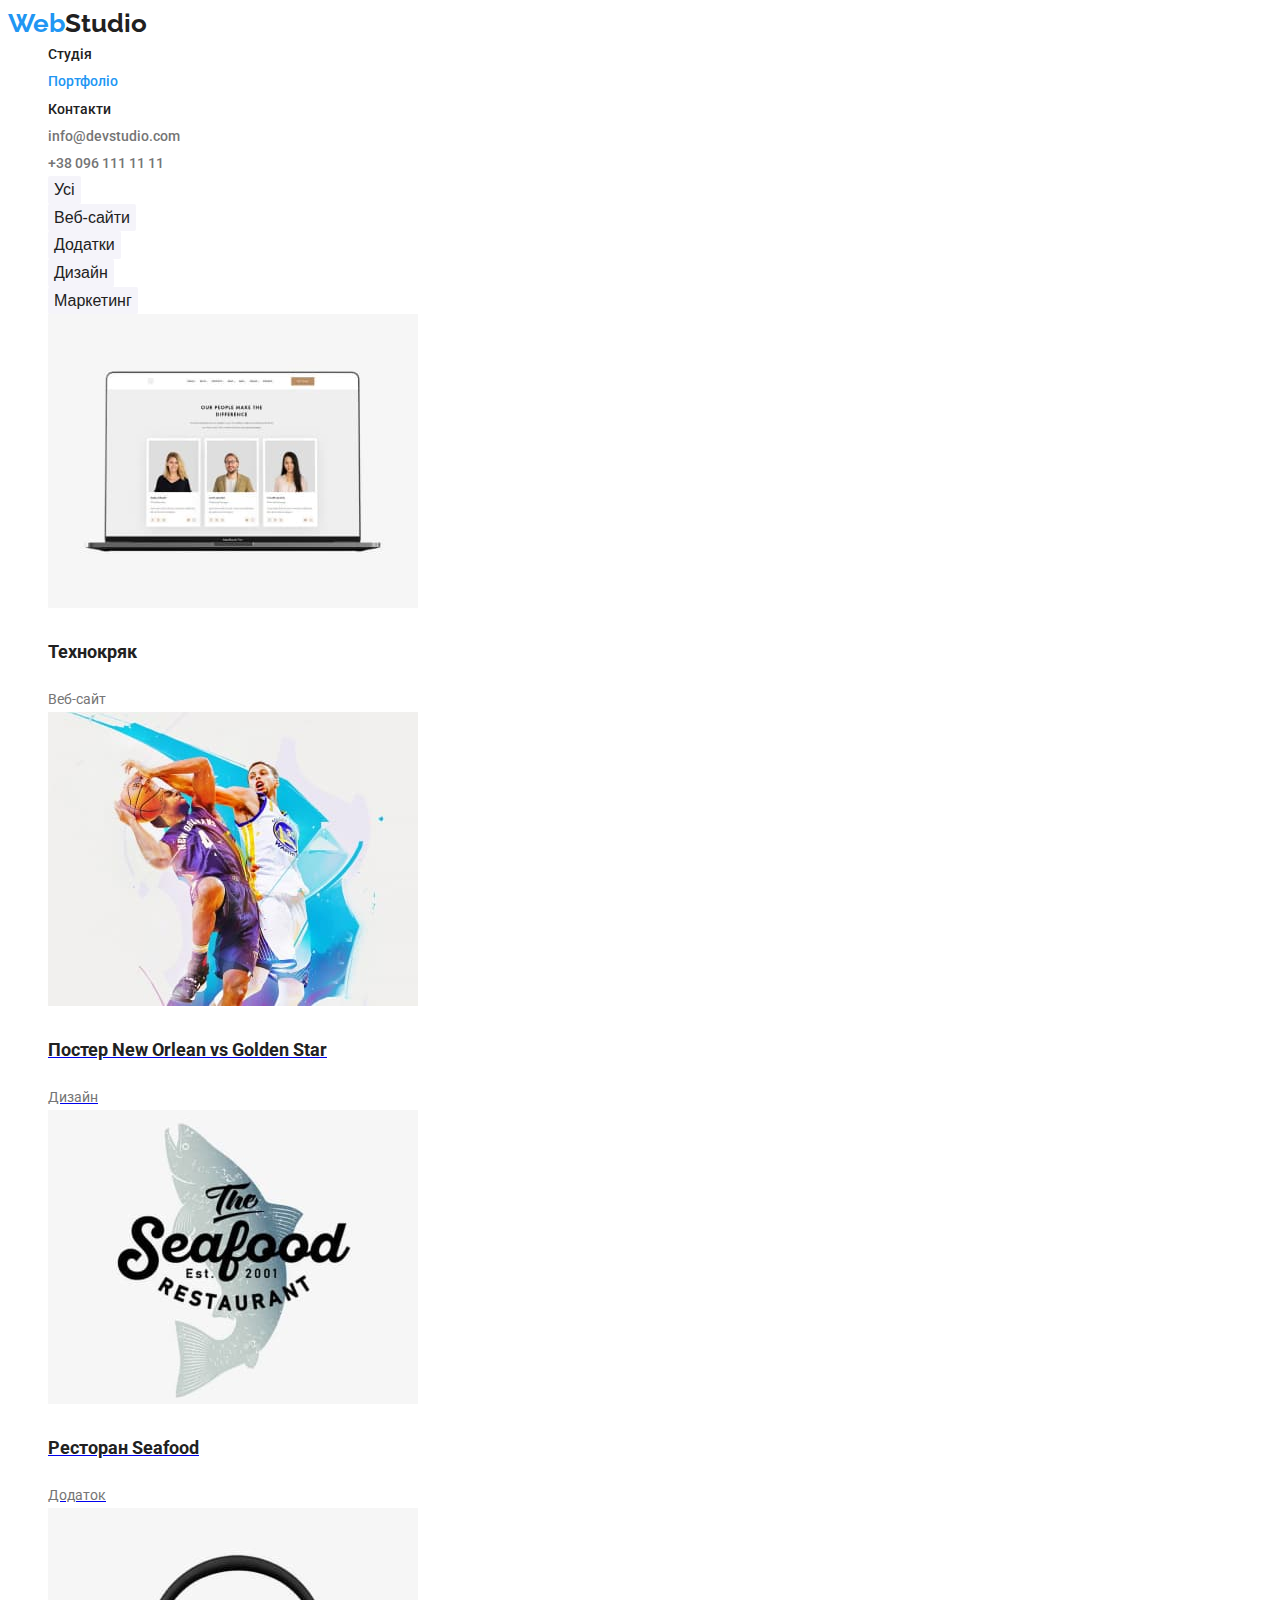
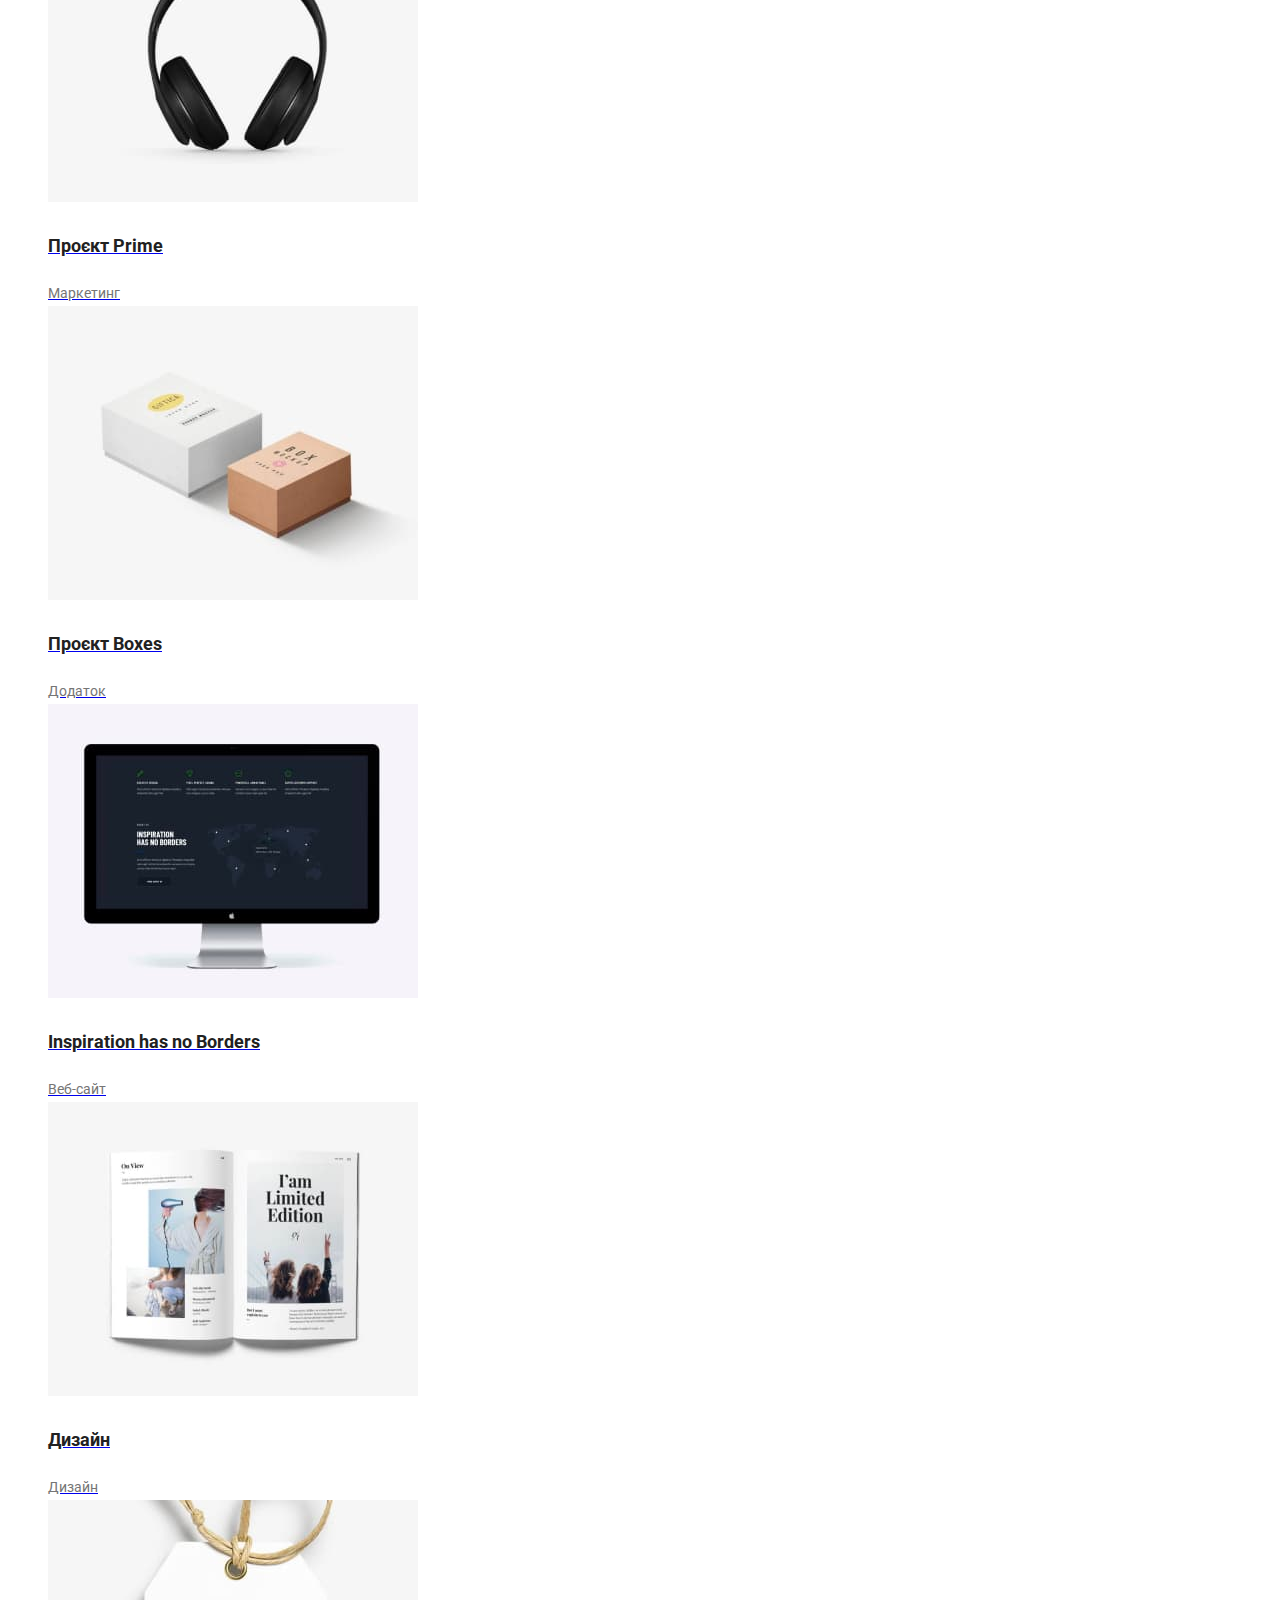
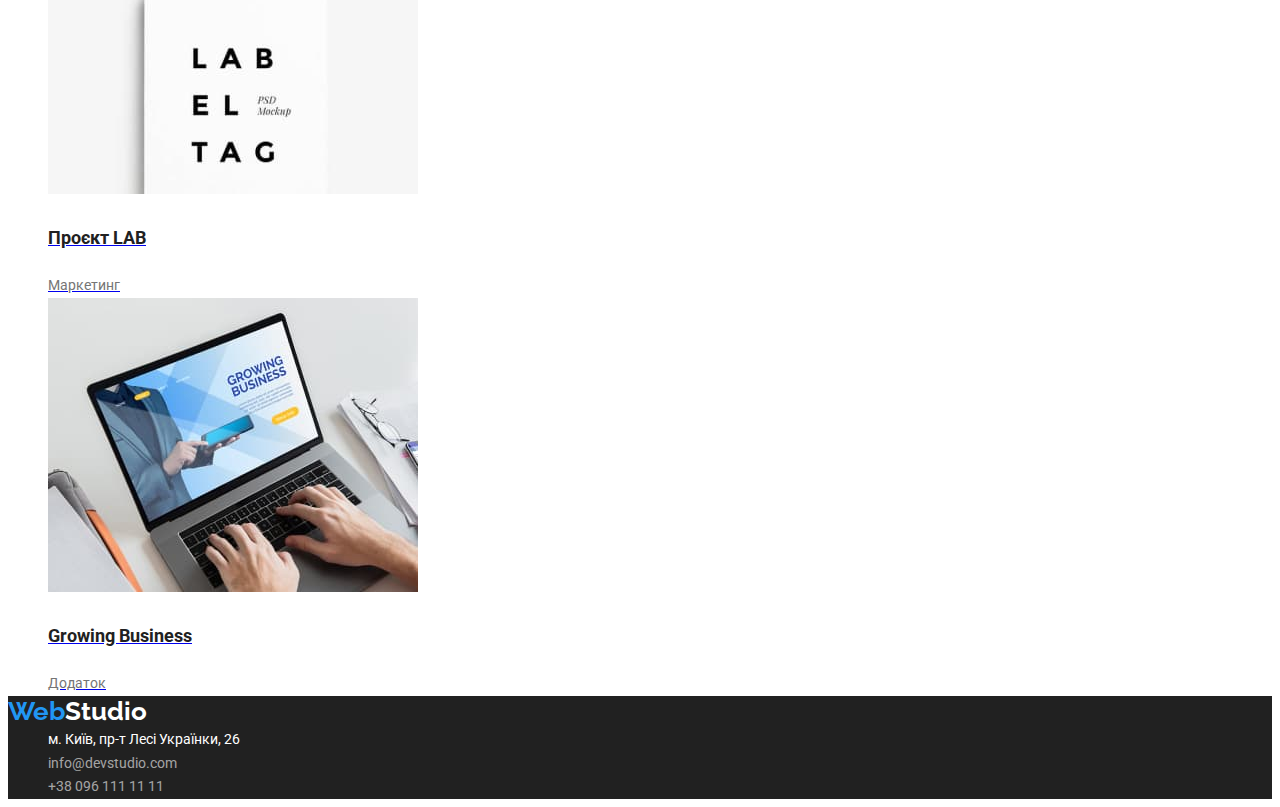
==== commit 82725b7d: "Fixed" ====
--- a/portfolio.html
+++ b/portfolio.html
@@ -20,18 +20,18 @@
       >
       <nav>
         <ul class="point">
-          <li class="list"><a class="link" href="./index.html">Студія</a></li>
-          <li class="list"><a class="back-link" href="#">Портфоліо</a></li>
-          <li class="list"><a class="link" href="#">Контакти</a></li>
+          <li><a class="link" href="./index.html">Студія</a></li>
+          <li><a class="back-link" href="#">Портфоліо</a></li>
+          <li><a class="link" href="#">Контакти</a></li>
         </ul>
       </nav>
       <ul class="point">
-        <li class="list">
+        <li>
           <a class="adresse" href="mailto:info@devstudio.com"
             >info@devstudio.com</a
           >
         </li>
-        <li class="list">
+        <li>
           <a class="adresse" href="tel:+380961111111">+38 096 111 11 11</a>
         </li>
       </ul>
@@ -39,22 +39,22 @@
     <main>
       <section>
         <ul class="point">
-          <li class="list"><button class="btn" type="button">Усі</button></li>
-          <li class="list">
+          <li><button class="btn" type="button">Усі</button></li>
+          <li>
             <button class="btn" type="button">Веб-сайти</button>
           </li>
-          <li class="list">
+          <li>
             <button class="btn" type="button">Додатки</button>
           </li>
-          <li class="list">
+          <li>
             <button class="btn" type="button">Дизайн</button>
           </li>
-          <li class="list">
+          <li>
             <button class="btn" type="button">Маркетинг</button>
           </li>
         </ul>
         <ul class="point">
-          <li class="list">
+          <li>
             <a href="#"
               ><img src="./images/img1.jpg" alt="Ноутбук" width="370"
             /></a>
@@ -63,77 +63,77 @@
               <p>Веб-сайт</p>
             </div>
           </li>
-          <li class="list">
+          <li>
             <a href="#"
-              ><img src="./images/img2.jpg" alt="Баскетбол" width="370"
-            /></a>
-            <div>
-              <h3 class="list-free">Постер New Orlean vs Golden Star</h3>
-              <p>Дизайн</p>
-            </div>
+              ><img src="./images/img2.jpg" alt="Баскетбол" width="370" />
+              <div>
+                <h3 class="list-free">Постер New Orlean vs Golden Star</h3>
+                <p>Дизайн</p>
+              </div>
+            </a>
           </li>
-          <li class="list">
+          <li>
             <a href="#"
-              ><img src="./images/img3.jpg" alt="Риба" width="370"
-            /></a>
-            <div>
-              <h3 class="list-free">Ресторан Seafood</h3>
-              <p>Додаток</p>
-            </div>
+              ><img src="./images/img3.jpg" alt="Риба" width="370" />
+              <div>
+                <h3 class="list-free">Ресторан Seafood</h3>
+                <p>Додаток</p>
+              </div></a
+            >
           </li>
-          <li class="list">
+          <li>
             <a href="#"
-              ><img src="./images/img4.jpg" alt="Навушники" width="370"
-            /></a>
-            <div>
-              <h3 class="list-free">Проєкт Prime</h3>
-              <p>Маркетинг</p>
-            </div>
+              ><img src="./images/img4.jpg" alt="Навушники" width="370" />
+              <div>
+                <h3 class="list-free">Проєкт Prime</h3>
+                <p>Маркетинг</p>
+              </div></a
+            >
           </li>
-          <li class="list">
+          <li>
             <a href="#"
-              ><img src="./images/img5.jpg" alt="Коробка" width="370"
-            /></a>
-            <div>
-              <h3 class="list-free">Проєкт Boxes</h3>
-              <p>Додаток</p>
-            </div>
+              ><img src="./images/img5.jpg" alt="Коробка" width="370" />
+              <div>
+                <h3 class="list-free">Проєкт Boxes</h3>
+                <p>Додаток</p>
+              </div></a
+            >
           </li>
-          <li class="list">
+          <li>
             <a href="#"
-              ><img src="./images/img6.jpg" alt="Моноблок" width="370"
-            /></a>
-            <div>
-              <h3 class="list-free">Inspiration has no Borders</h3>
-              <p>Веб-сайт</p>
-            </div>
+              ><img src="./images/img6.jpg" alt="Моноблок" width="370" />
+              <div>
+                <h3 class="list-free">Inspiration has no Borders</h3>
+                <p>Веб-сайт</p>
+              </div></a
+            >
           </li>
-          <li class="list">
+          <li>
             <a href="#"
-              ><img src="./images/img7.jpg" alt="Журнал" width="370"
-            /></a>
-            <div>
-              <h3 class="list-free">Дизайн</h3>
-              <p>Дизайн</p>
-            </div>
+              ><img src="./images/img7.jpg" alt="Журнал" width="370" />
+              <div>
+                <h3 class="list-free">Дизайн</h3>
+                <p>Дизайн</p>
+              </div></a
+            >
           </li>
-          <li class="list">
+          <li>
             <a href="#"
-              ><img src="./images/img8.jpg" alt="Бірка" width="370"
-            /></a>
-            <div>
-              <h3 class="list-free">Проєкт LAB</h3>
-              <p>Маркетинг</p>
-            </div>
+              ><img src="./images/img8.jpg" alt="Бірка" width="370" />
+              <div>
+                <h3 class="list-free">Проєкт LAB</h3>
+                <p>Маркетинг</p>
+              </div></a
+            >
           </li>
-          <li class="list">
+          <li>
             <a href="#"
-              ><img src="./images/img9.jpg" alt="Робочий Ноутбук" width="370"
-            /></a>
-            <div>
-              <h3 class="list-free">Growing Business</h3>
-              <p>Додаток</p>
-            </div>
+              ><img src="./images/img9.jpg" alt="Робочий Ноутбук" width="370" />
+              <div>
+                <h3 class="list-free">Growing Business</h3>
+                <p>Додаток</p>
+              </div></a
+            >
           </li>
         </ul>
       </section>
@@ -145,7 +145,7 @@
 
       <address>
         <ul class="point">
-          <li class="list">
+          <li>
             <a
               class="location"
               href="https://goo.gl/maps/RdGr7icwd7hFewiF6"
@@ -154,12 +154,12 @@
               >м. Київ, пр-т Лесі Українки, 26</a
             >
           </li>
-          <li class="list">
+          <li>
             <a class="adresse-footer" href="mailto:info@devstudio.com"
               >info@devstudio.com</a
             >
           </li>
-          <li class="list">
+          <li>
             <a class="adresse-footer" href="tel:+380961111111">
               +38 096 111 11 11</a
             >
--- a/styles/styles.css
+++ b/styles/styles.css
@@ -14,6 +14,48 @@
   background-color: var(--color-white-color);
 }
 
+.container-header {
+  display: flex;
+  width: 1230px;
+  margin-left: auto;
+  margin-right: auto;
+  padding-left: 15px;
+  padding-right: 15px;
+  margin: 0 auto;
+  outline: 2px solid red;
+}
+
+/* .site-nav {
+ 
+} */
+
+.nav-list {
+  display: flex;
+}
+.nav-list .list + .list {
+  margin-left: 50px;
+}
+.auth-nav {
+  display: flex;
+}
+.auth-nav .list + .list {
+  margin-left: 50px;
+}
+
+.container {
+  width: 1230px;
+  margin-left: auto;
+  margin-right: auto;
+  padding-left: 15px;
+  padding-right: 15px;
+  outline: 2px solid red;
+}
+
+.clearances {
+  margin-top: 0px;
+  margin-bottom: 0px;
+}
+
 /* HEADER */
 .header {
   color: var(--color-white-color);
@@ -74,7 +116,7 @@
   color: rgba(255, 255, 255, 0.6);
   text-decoration: none;
   font-style: normal;
-  font-weight: 500;
+  font-weight: 400;
   font-size: 14px;
   line-height: 1.1;
 }
@@ -90,6 +132,8 @@
 }
 
 .title {
+  margin-top: 0px;
+  margin-bottom: 0px;
   color: var(--color-white-color);
   font-style: normal;
   font-weight: 900;
@@ -150,6 +194,9 @@
 }
 
 .subtitle {
+  margin-top: 0px;
+  margin-bottom: 50px;
+
   color: var(--color-primary);
   font-style: normal;
   font-weight: 700;
@@ -158,12 +205,20 @@
 }
 
 .invisible {
+  margin-top: 0px;
+  margin-bottom: 0px;
+
   color: var(--color-primary);
   font-style: normal;
   font-weight: 700;
   font-size: 36px;
   line-height: 1.16;
-  display: none;
+}
+
+ul {
+  list-style: none;
+  margin-top: 0px;
+  margin-bottom: 0px;
 }
 
 h3 {
@@ -172,14 +227,22 @@
   font-weight: 700;
   font-size: 14px;
   line-height: 1.1;
-  text-transform: uppercase;
-}
-
-.list {
-  list-style: none;
+}
+
+.feature-list {
+  margin-top: 0px;
+  margin-bottom: 10px;
+}
+
+.title-list {
+  margin-top: 0px;
+  margin-bottom: 0px;
 }
 
 p {
+  margin-top: 0px;
+  margin-bottom: 0px;
+
   color: var(--color-secondary);
   line-height: 1.7;
   font-size: 14px;
@@ -189,6 +252,12 @@
 
 .team {
   background: #f5f4fa;
+}
+
+.img {
+  display: block;
+  max-width: 100%;
+  height: auto;
 }
 
 .teamname {
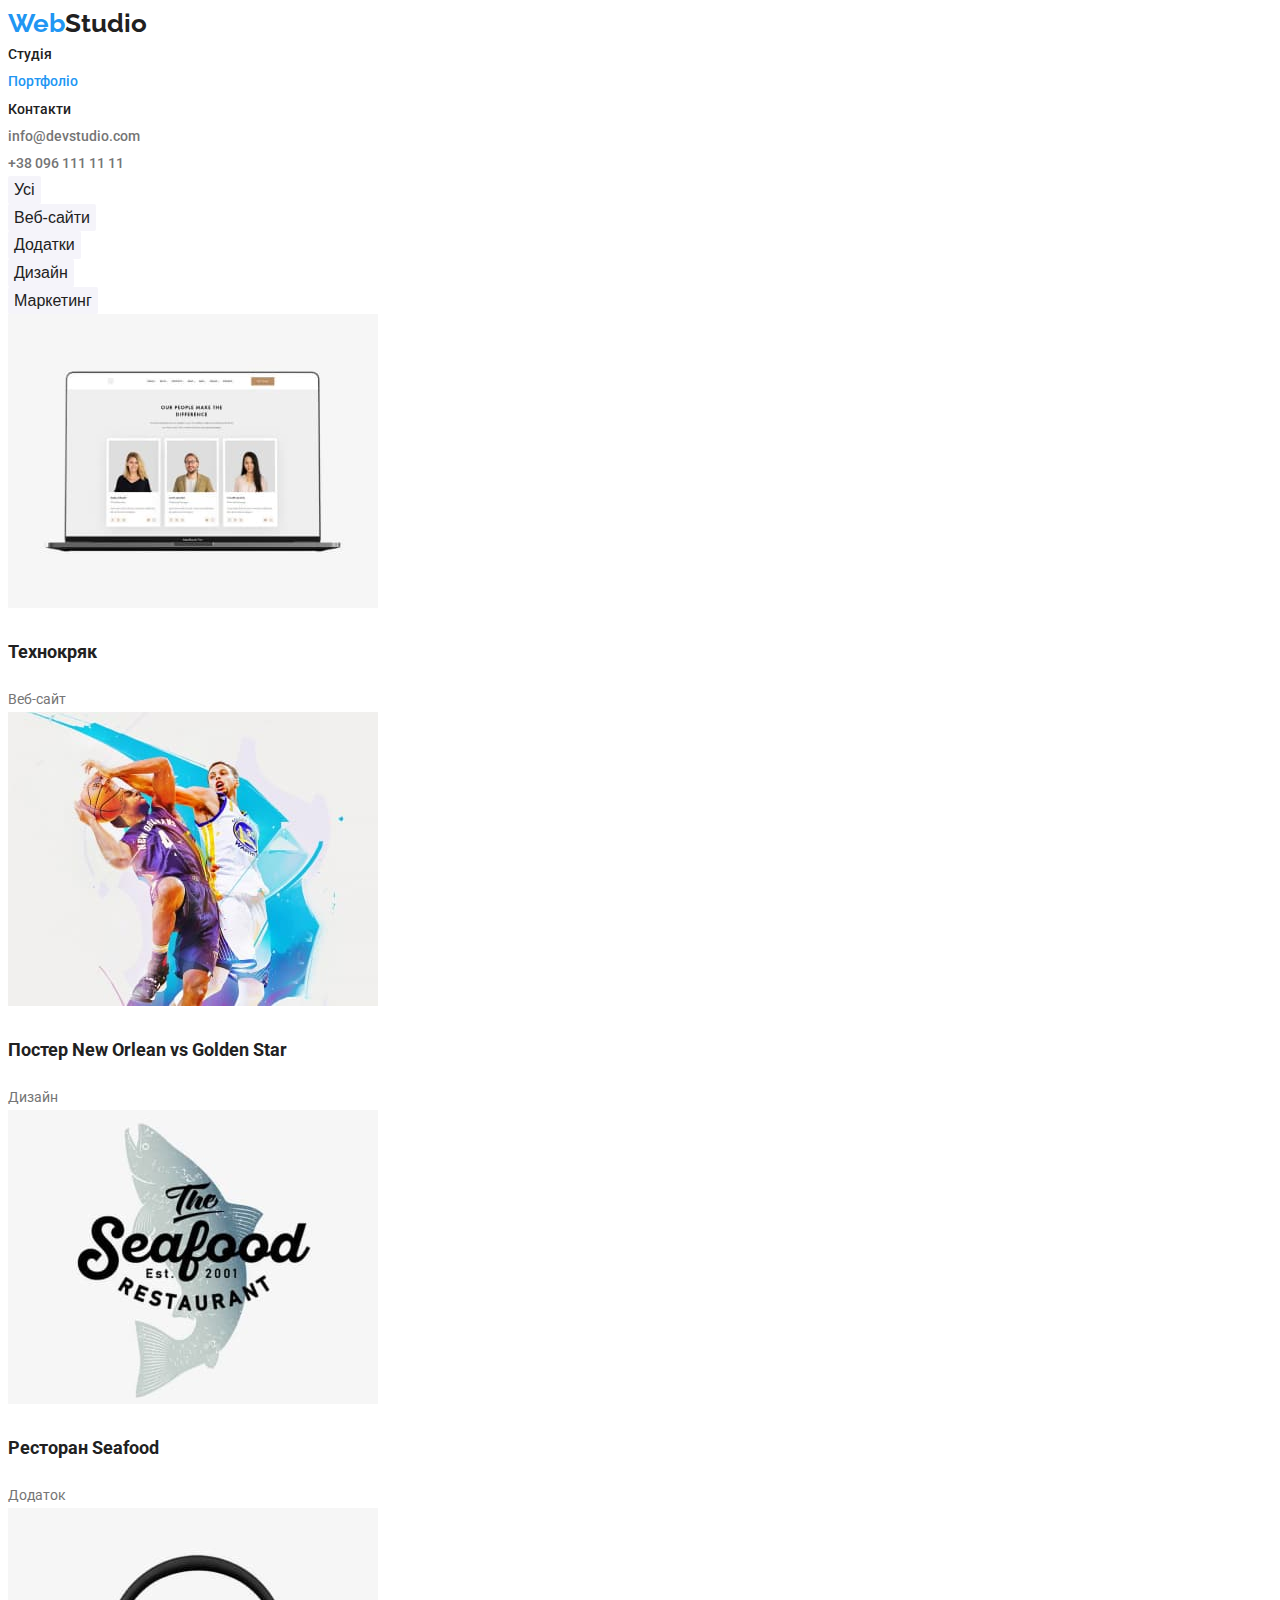
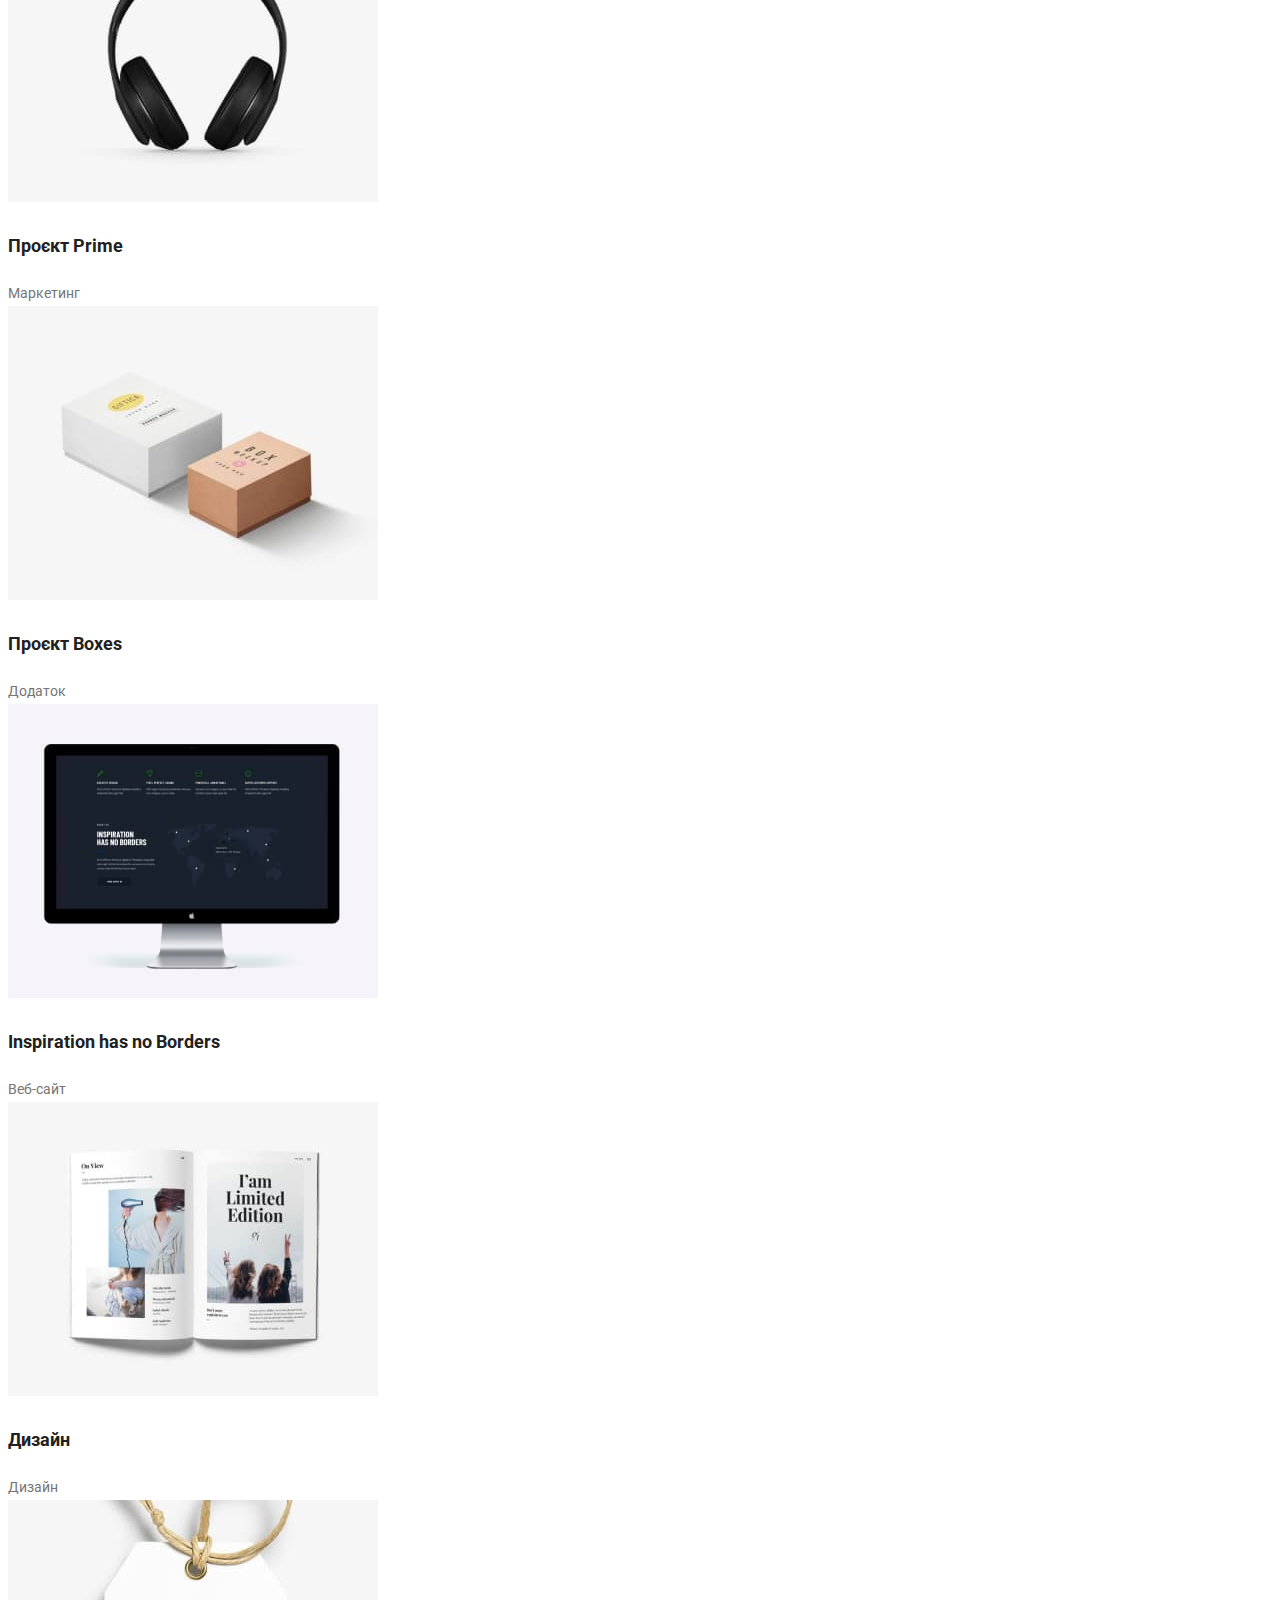
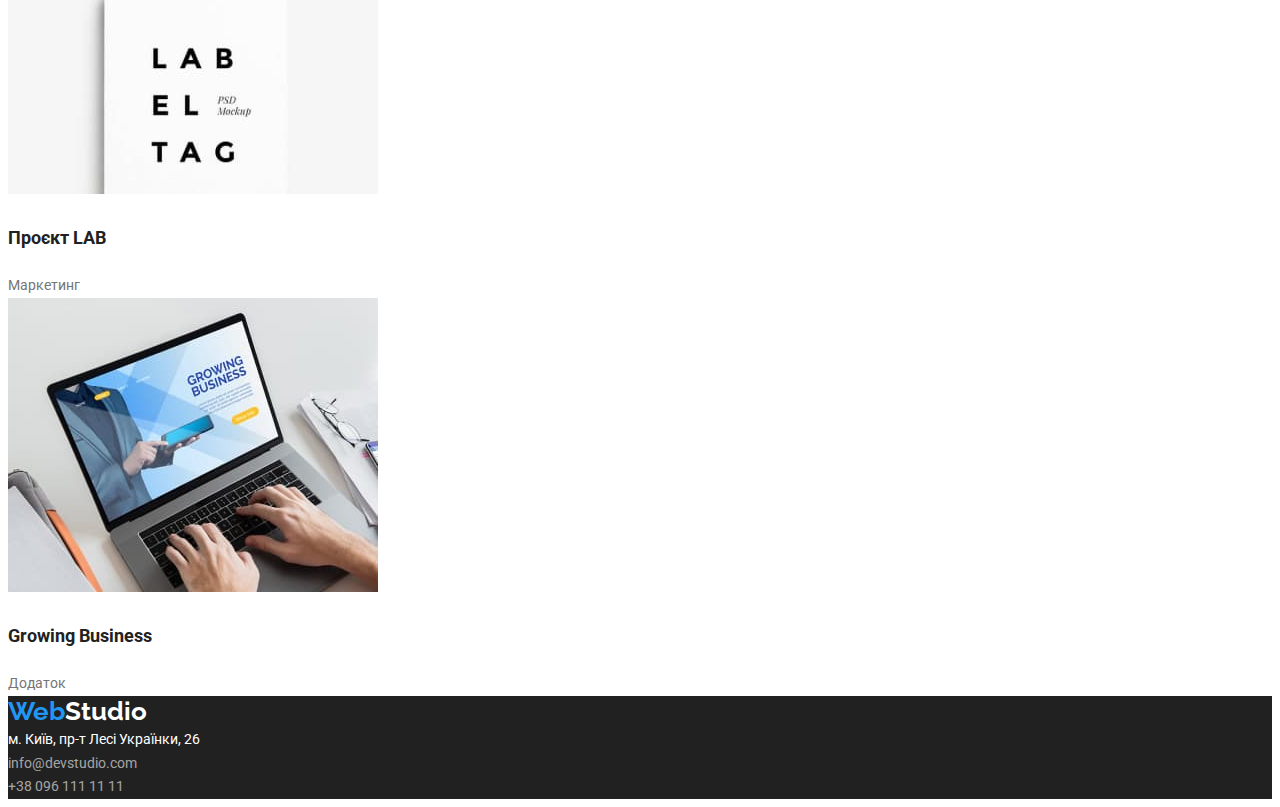
==== commit 600e53b4: "Fixed 2 the errors of 2 tasks." ====
--- a/portfolio.html
+++ b/portfolio.html
@@ -56,12 +56,12 @@
         <ul class="point">
           <li>
             <a href="#"
-              ><img src="./images/img1.jpg" alt="Ноутбук" width="370"
-            /></a>
-            <div>
-              <h3 class="list-free">Технокряк</h3>
-              <p>Веб-сайт</p>
-            </div>
+              ><img src="./images/img1.jpg" alt="Ноутбук" width="370" />
+              <div>
+                <h3 class="list-free">Технокряк</h3>
+                <p>Веб-сайт</p>
+              </div>
+            </a>
           </li>
           <li>
             <a href="#"
--- a/styles/styles.css
+++ b/styles/styles.css
@@ -13,21 +13,85 @@
   color: var(--color-primary);
   background-color: var(--color-white-color);
 }
-
-.container-header {
-  display: flex;
-  width: 1230px;
+/* ------------------- */
+.container {
   margin-left: auto;
   margin-right: auto;
+  width: 1230px;
   padding-left: 15px;
   padding-right: 15px;
-  margin: 0 auto;
+
   outline: 2px solid red;
 }
 
-/* .site-nav {
- 
-} */
+ul {
+  list-style: none;
+  margin: 0px;
+  padding-left: 0px;
+  padding-right: 0px;
+}
+
+h3 {
+  color: var(--color-primary);
+  font-style: normal;
+  font-weight: 700;
+  font-size: 14px;
+  line-height: 1.1;
+  
+}
+
+.feature-list {
+  margin-top: 0px;
+  margin-bottom: 10px;
+}
+
+.title-list {
+  margin-top: 0px;
+  margin-bottom: 0px;
+}
+
+p {
+  margin-top: 0px;
+  margin-bottom: 0px;
+
+  color: var(--color-secondary);
+  line-height: 1.7;
+  font-size: 14px;
+  font-style: normal;
+  font-weight: 400;
+  text-decoration: none;
+}
+.subtitle {
+  margin-top: 0px;
+  margin-bottom: 50px;
+
+  color: var(--color-primary);
+  font-style: normal;
+  font-weight: 700;
+  font-size: 36px;
+  line-height: 1.16;
+}
+
+.clearances {
+  margin-top: 0px;
+  margin-bottom: 0px;
+}
+/* ---------------- */
+
+/* HEADER */
+
+.main-nav {
+  display: flex;
+  align-items: center;
+  justify-content: space-between;
+}
+
+.navigation {
+  display: flex;
+}
+.main-nav .links {
+  align-items: baseline;
+}
 
 .nav-list {
   display: flex;
@@ -42,25 +106,11 @@
   margin-left: 50px;
 }
 
-.container {
-  width: 1230px;
-  margin-left: auto;
-  margin-right: auto;
-  padding-left: 15px;
-  padding-right: 15px;
-  outline: 2px solid red;
-}
-
-.clearances {
-  margin-top: 0px;
-  margin-bottom: 0px;
-}
-
-/* HEADER */
 .header {
   color: var(--color-white-color);
 }
 .logo {
+  padding-right: 93px;
   color: var(--color-primary);
   font-family: "Raleway";
   text-decoration: none;
@@ -86,6 +136,8 @@
 }
 
 .link {
+  padding-top: 32px;
+  padding-bottom: 32px;
   color: var(--color-primary);
   text-decoration: none;
   font-weight: 500;
@@ -112,60 +164,58 @@
   color: var(--color-thirdary);
 }
 
-.adresse-footer {
-  color: rgba(255, 255, 255, 0.6);
-  text-decoration: none;
-  font-style: normal;
-  font-weight: 400;
-  font-size: 14px;
-  line-height: 1.1;
-}
-
-.adresse-footer:hover,
-.adresse-footer:focus {
-  color: var(--color-thirdary);
-}
-
 /* Sectoin-hero */
+
 .hero {
   background-color: var(--color-background);
+  align-items: center;
+  justify-content: center;
+  text-align: center;
+  margin-bottom: 94px;
 }
 
 .title {
   margin-top: 0px;
-  margin-bottom: 0px;
+  margin-bottom: 30px;
+  padding-top: 200px;
+
   color: var(--color-white-color);
   font-style: normal;
   font-weight: 900;
   font-size: 44px;
   line-height: 1.36;
 }
+
 /* Button */
+
 .hero-button {
+  margin-left: auto;
+  margin-right: auto;
+  margin-bottom: 200px;
+
   color: var(--color-white-color);
   background-color: var(--color-thirdary);
   font-weight: 700;
   font-size: 16px;
   line-height: 1.88;
-  display: flex;
-  align-items: center;
+  border-color: transparent;
   text-align: center;
-  border-radius: 2px;
+  box-shadow: 0px 4px 4px rgba(0, 0, 0, 0.15);
+  border-radius: 4px;
   cursor: pointer;
 }
 
 .hero-button:hover {
   border-color: var(--color-white-color);
-  opacity: 0.9;
 }
 
 .hero-button:focus {
   border-color: var(--color-white-color);
-  opacity: 0.9;
   outline: none;
 }
 
 /* Button portfolio */
+
 .btn {
   color: var(--color-primary);
   font-style: normal;
@@ -193,9 +243,21 @@
   line-height: 1.6;
 }
 
-.subtitle {
-  margin-top: 0px;
-  margin-bottom: 50px;
+/* First-section */
+
+.first-section {
+  display: flex;
+  margin-bottom: 94px;
+}
+.first-section .list {
+  margin-right: 30px;
+  width: 270px;
+}
+.invisible {
+  display: none;
+  text-align: center;
+  margin-top: 0px;
+  margin-bottom: 0px;
 
   color: var(--color-primary);
   font-style: normal;
@@ -204,52 +266,31 @@
   line-height: 1.16;
 }
 
-.invisible {
-  margin-top: 0px;
-  margin-bottom: 0px;
-
-  color: var(--color-primary);
-  font-style: normal;
-  font-weight: 700;
-  font-size: 36px;
-  line-height: 1.16;
-}
-
-ul {
-  list-style: none;
-  margin-top: 0px;
-  margin-bottom: 0px;
-}
-
-h3 {
-  color: var(--color-primary);
-  font-style: normal;
-  font-weight: 700;
-  font-size: 14px;
-  line-height: 1.1;
-}
-
-.feature-list {
-  margin-top: 0px;
-  margin-bottom: 10px;
-}
-
-.title-list {
-  margin-top: 0px;
-  margin-bottom: 0px;
-}
-
-p {
-  margin-top: 0px;
-  margin-bottom: 0px;
-
+/* Second-section */
+
+.second-section {
+  text-align: center;
+}
+.img-list {
+  display: flex;
+}
+
+.img-list .list {
+  margin-right: 30px;
+}
+.list:nth-child(3n) {
+  margin-right: 0px;
+}
+
+/* Section 3 */
+
+.Developer {
+  font-style: normal;
+  font-weight: 400;
+  font-size: 16px;
+  line-height: 1.2;
   color: var(--color-secondary);
-  line-height: 1.7;
-  font-size: 14px;
-  font-style: normal;
-  font-weight: 400;
-}
-
+}
 .team {
   background: #f5f4fa;
 }
@@ -272,8 +313,27 @@
   font-weight: 700;
   font-size: 18px;
   line-height: 2;
-}
-
+  text-decoration: none;
+}
+.point a {
+  text-decoration: none;
+}
+
+/* FOOTER */
+
+.adresse-footer {
+  color: rgba(255, 255, 255, 0.6);
+  text-decoration: none;
+  font-style: normal;
+  font-weight: 400;
+  font-size: 14px;
+  line-height: 1.1;
+}
+
+.adresse-footer:hover,
+.adresse-footer:focus {
+  color: var(--color-thirdary);
+}
 .styles-footer {
   background-color: var(--color-primary);
   font-weight: 400;
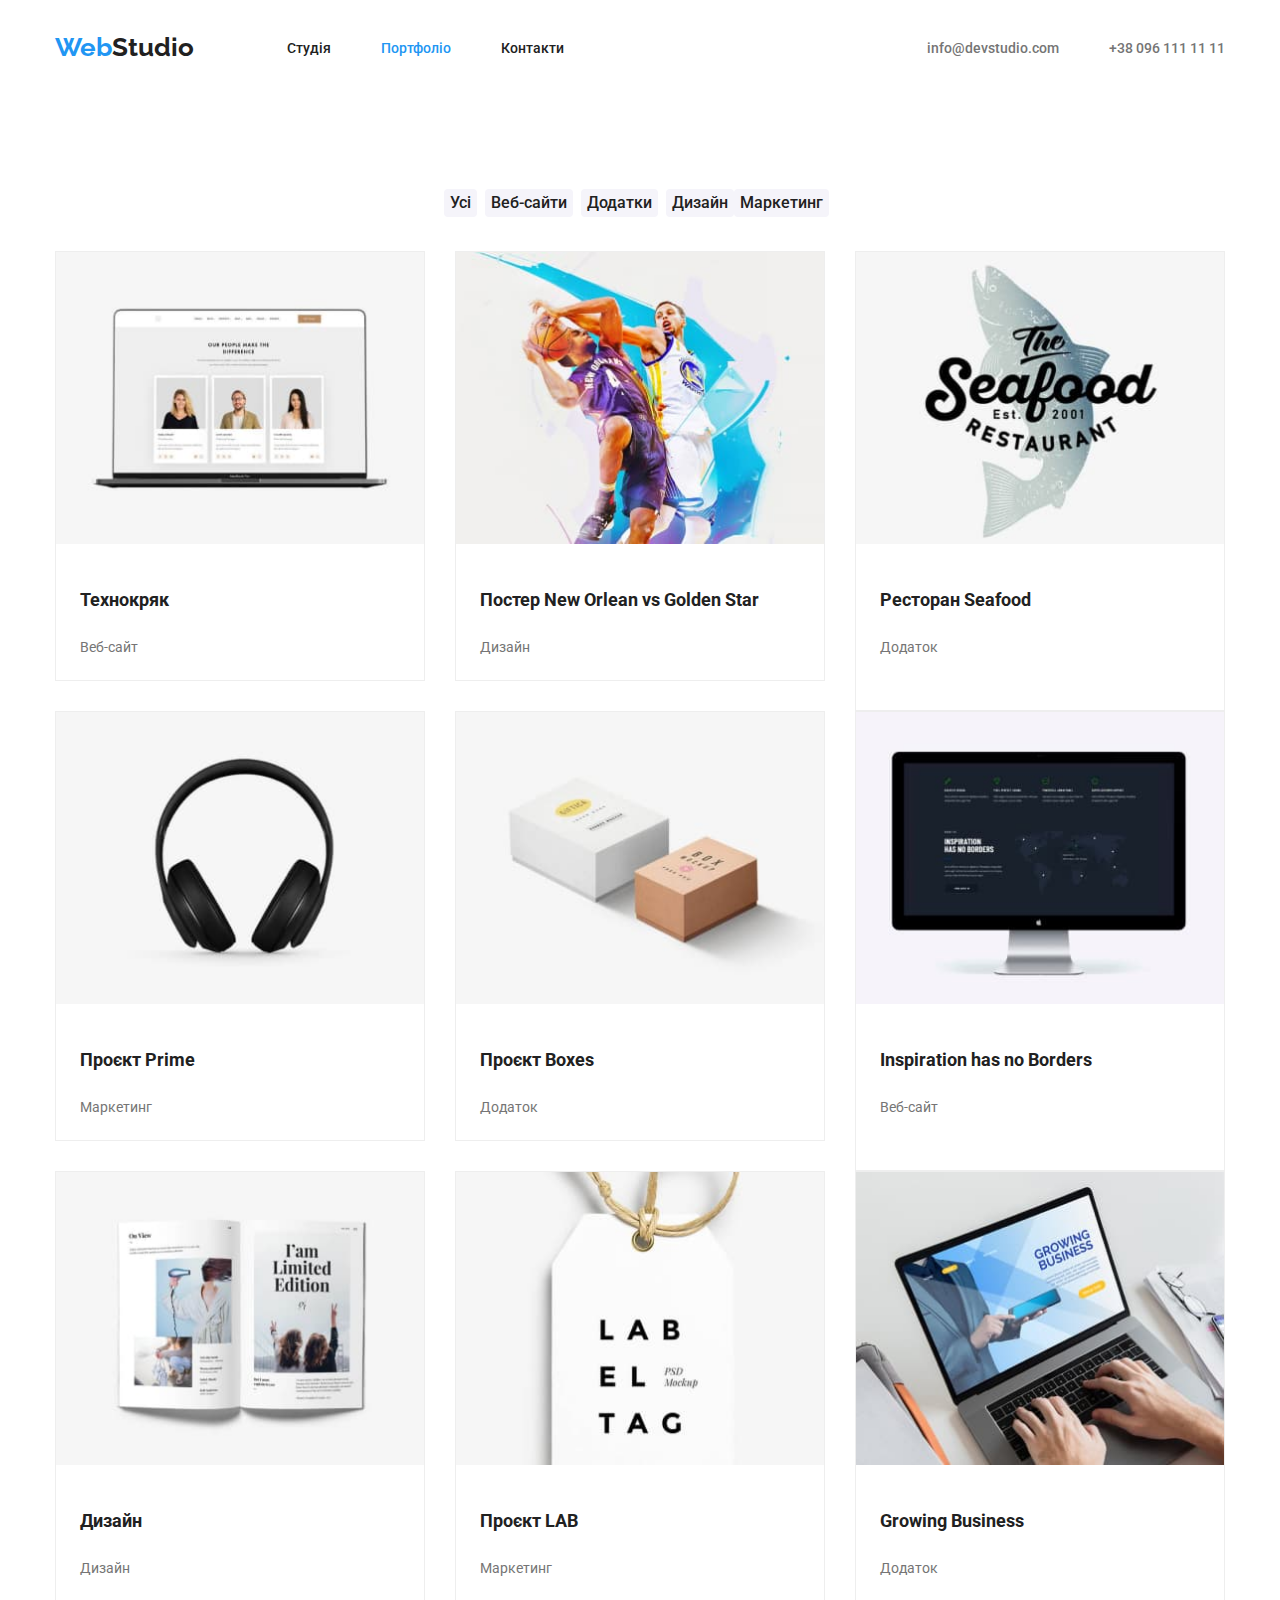
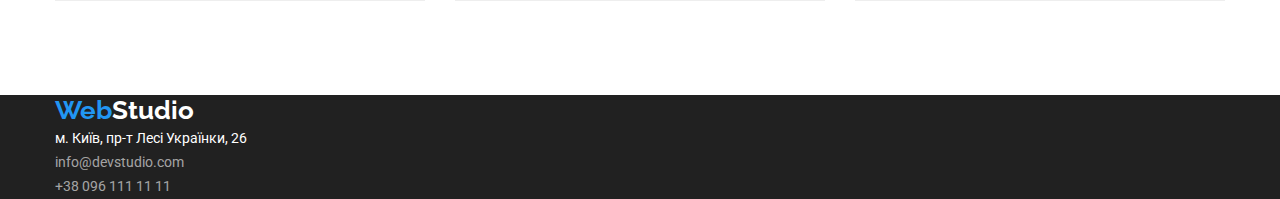
==== commit a52d88b7: "Finished the third homework." ====
--- a/portfolio.html
+++ b/portfolio.html
@@ -1,5 +1,5 @@
 <!DOCTYPE html>
-<html lang="en">
+<html lang="uk">
   <head>
     <meta charset="UTF-8" />
     <meta http-equiv="X-UA-Compatible" content="IE=edge" />
@@ -11,125 +11,182 @@
       href="https://fonts.googleapis.com/css2?family=Raleway:wght@700&family=Roboto:wght@400;500;700;900&display=swap"
       rel="stylesheet"
     />
+    <link
+      rel="stylesheet"
+      href="https://cdnjs.cloudflare.com/ajax/libs/modern-normalize/1.1.0/modern-normalize.min.css"
+    />
     <link rel="stylesheet" href="./styles/styles.css" />
   </head>
   <body>
     <header>
-      <a class="logo" href="./index.html" lang="en"
-        ><span class="logoslog">Web</span>Studio</a
-      >
-      <nav>
-        <ul class="point">
-          <li><a class="link" href="./index.html">Студія</a></li>
-          <li><a class="back-link" href="#">Портфоліо</a></li>
-          <li><a class="link" href="#">Контакти</a></li>
+      <div class="container main-nav">
+        <nav class="navication main-nav">
+          <div class="link">
+            <a class="logo" href="./index.html" lang="en"
+              ><span class="logoslog">Web</span>Studio</a
+            >
+          </div>
+          <ul class="nav-list">
+            <li class="list"><a class="link" href="./index.html">Студія</a></li>
+            <li class="list"><a class="back-link" href="#">Портфоліо</a></li>
+            <li class="list"><a class="link" href="#">Контакти</a></li>
+          </ul>
+        </nav>
+        <ul class="auth-nav">
+          <li class="list">
+            <a class="adresse" href="mailto:info@devstudio.com"
+              >info@devstudio.com</a
+            >
+          </li>
+          <li class="list">
+            <a class="adresse" href="tel:+380961111111">+38 096 111 11 11</a>
+          </li>
         </ul>
-      </nav>
-      <ul class="point">
-        <li>
-          <a class="adresse" href="mailto:info@devstudio.com"
-            >info@devstudio.com</a
-          >
-        </li>
-        <li>
-          <a class="adresse" href="tel:+380961111111">+38 096 111 11 11</a>
-        </li>
-      </ul>
+      </div>
     </header>
     <main>
-      <section>
-        <ul class="point">
-          <li><button class="btn" type="button">Усі</button></li>
-          <li>
-            <button class="btn" type="button">Веб-сайти</button>
-          </li>
-          <li>
-            <button class="btn" type="button">Додатки</button>
-          </li>
-          <li>
-            <button class="btn" type="button">Дизайн</button>
-          </li>
-          <li>
-            <button class="btn" type="button">Маркетинг</button>
-          </li>
-        </ul>
-        <ul class="point">
-          <li>
-            <a href="#"
-              ><img src="./images/img1.jpg" alt="Ноутбук" width="370" />
-              <div>
+      <section class="container">
+        <!-- button -->
+        <div class="btn-list">
+          <ul class="point">
+            <li class="list"><button class="btn" type="button">Усі</button></li>
+            <li class="list">
+              <button class="btn" type="button">Веб-сайти</button>
+            </li>
+            <li class="list">
+              <button class="btn" type="button">Додатки</button>
+            </li>
+            <li class="list">
+              <button class="btn" type="button">Дизайн</button>
+            </li>
+            <li class="list">
+              <button class="btn" type="button">Маркетинг</button>
+            </li>
+          </ul>
+        </div>
+        <!-- img-link -->
+        <ul class="link-list">
+          <li class="list-item">
+            <a href="#"
+              ><img
+                class="img"
+                src="./images/img1.jpg"
+                alt="Ноутбук"
+                width="370"
+              />
+              <div class="item-name">
                 <h3 class="list-free">Технокряк</h3>
                 <p>Веб-сайт</p>
               </div>
             </a>
           </li>
-          <li>
-            <a href="#"
-              ><img src="./images/img2.jpg" alt="Баскетбол" width="370" />
-              <div>
+          <li class="list-item">
+            <a href="#"
+              ><img
+                class="img"
+                src="./images/img2.jpg"
+                alt="Баскетбол"
+                width="370"
+              />
+              <div class="item-name">
                 <h3 class="list-free">Постер New Orlean vs Golden Star</h3>
                 <p>Дизайн</p>
               </div>
             </a>
           </li>
-          <li>
-            <a href="#"
-              ><img src="./images/img3.jpg" alt="Риба" width="370" />
-              <div>
+          <li class="list-item">
+            <a href="#"
+              ><img
+                class="img"
+                src="./images/img3.jpg"
+                alt="Риба"
+                width="370"
+              />
+              <div class="item-name">
                 <h3 class="list-free">Ресторан Seafood</h3>
                 <p>Додаток</p>
               </div></a
             >
           </li>
-          <li>
-            <a href="#"
-              ><img src="./images/img4.jpg" alt="Навушники" width="370" />
-              <div>
+          <li class="list-item">
+            <a href="#"
+              ><img
+                class="img"
+                src="./images/img4.jpg"
+                alt="Навушники"
+                width="370"
+              />
+              <div class="item-name">
                 <h3 class="list-free">Проєкт Prime</h3>
                 <p>Маркетинг</p>
               </div></a
             >
           </li>
-          <li>
-            <a href="#"
-              ><img src="./images/img5.jpg" alt="Коробка" width="370" />
-              <div>
+          <li class="list-item">
+            <a href="#"
+              ><img
+                class="img"
+                src="./images/img5.jpg"
+                alt="Коробка"
+                width="370"
+              />
+              <div class="item-name">
                 <h3 class="list-free">Проєкт Boxes</h3>
                 <p>Додаток</p>
               </div></a
             >
           </li>
-          <li>
-            <a href="#"
-              ><img src="./images/img6.jpg" alt="Моноблок" width="370" />
-              <div>
+          <li class="list-item">
+            <a href="#"
+              ><img
+                class="img"
+                src="./images/img6.jpg"
+                alt="Моноблок"
+                width="370"
+              />
+              <div class="item-name">
                 <h3 class="list-free">Inspiration has no Borders</h3>
                 <p>Веб-сайт</p>
               </div></a
             >
           </li>
-          <li>
-            <a href="#"
-              ><img src="./images/img7.jpg" alt="Журнал" width="370" />
-              <div>
+          <li class="list-item">
+            <a href="#"
+              ><img
+                class="img"
+                src="./images/img7.jpg"
+                alt="Журнал"
+                width="370"
+              />
+              <div class="item-name">
                 <h3 class="list-free">Дизайн</h3>
                 <p>Дизайн</p>
               </div></a
             >
           </li>
-          <li>
-            <a href="#"
-              ><img src="./images/img8.jpg" alt="Бірка" width="370" />
-              <div>
+          <li class="list-item">
+            <a href="#"
+              ><img
+                class="img"
+                src="./images/img8.jpg"
+                alt="Бірка"
+                width="370"
+              />
+              <div class="item-name">
                 <h3 class="list-free">Проєкт LAB</h3>
                 <p>Маркетинг</p>
               </div></a
             >
           </li>
-          <li>
-            <a href="#"
-              ><img src="./images/img9.jpg" alt="Робочий Ноутбук" width="370" />
-              <div>
+          <li class="list-item">
+            <a href="#"
+              ><img
+                class="img"
+                src="./images/img9.jpg"
+                alt="Робочий Ноутбук"
+                width="370"
+              />
+              <div class="item-name">
                 <h3 class="list-free">Growing Business</h3>
                 <p>Додаток</p>
               </div></a
@@ -139,33 +196,35 @@
       </section>
     </main>
     <footer class="styles-footer">
-      <a class="logo-footer" href="./index.html" lang="en"
-        ><span class="logoslog-footer">Web</span>Studio</a
-      >
+      <div class="container">
+        <a class="logo-footer" href="./index.html" lang="en"
+          ><span class="logoslog-footer">Web</span>Studio</a
+        >
 
-      <address>
-        <ul class="point">
-          <li>
-            <a
-              class="location"
-              href="https://goo.gl/maps/RdGr7icwd7hFewiF6"
-              target="_blank"
-              rel="noopener noreferrer nofollow"
-              >м. Київ, пр-т Лесі Українки, 26</a
-            >
-          </li>
-          <li>
-            <a class="adresse-footer" href="mailto:info@devstudio.com"
-              >info@devstudio.com</a
-            >
-          </li>
-          <li>
-            <a class="adresse-footer" href="tel:+380961111111">
-              +38 096 111 11 11</a
-            >
-          </li>
-        </ul>
-      </address>
+        <address>
+          <ul>
+            <li>
+              <a
+                class="location"
+                href="https://goo.gl/maps/RdGr7icwd7hFewiF6"
+                target="_blank"
+                rel="noopener noreferrer nofollow"
+                >м. Київ, пр-т Лесі Українки, 26</a
+              >
+            </li>
+            <li>
+              <a class="adresse-footer" href="mailto:info@devstudio.com"
+                >info@devstudio.com</a
+              >
+            </li>
+            <li>
+              <a class="adresse-footer" href="tel:+380961111111">
+                +38 096 111 11 11</a
+              >
+            </li>
+          </ul>
+        </address>
+      </div>
     </footer>
   </body>
 </html>
--- a/styles/styles.css
+++ b/styles/styles.css
@@ -4,6 +4,7 @@
   --color-secondary: #757575;
   --color-white-color: #ffffff;
   --color-thirdary: #2196f3;
+  --color-light-gray: #f5f4fa;
 }
 
 body {
@@ -13,15 +14,14 @@
   color: var(--color-primary);
   background-color: var(--color-white-color);
 }
-/* ------------------- */
+/* --------Утелиты----------- */
 .container {
-  margin-left: auto;
-  margin-right: auto;
-  width: 1230px;
+  margin: 0 auto;
+  width: 1200px;
   padding-left: 15px;
   padding-right: 15px;
 
-  outline: 2px solid red;
+  /* outline: 2px solid red; */
 }
 
 ul {
@@ -37,17 +37,11 @@
   font-weight: 700;
   font-size: 14px;
   line-height: 1.1;
-  
 }
 
 .feature-list {
   margin-top: 0px;
   margin-bottom: 10px;
-}
-
-.title-list {
-  margin-top: 0px;
-  margin-bottom: 0px;
 }
 
 p {
@@ -59,17 +53,6 @@
   font-size: 14px;
   font-style: normal;
   font-weight: 400;
-  text-decoration: none;
-}
-.subtitle {
-  margin-top: 0px;
-  margin-bottom: 50px;
-
-  color: var(--color-primary);
-  font-style: normal;
-  font-weight: 700;
-  font-size: 36px;
-  line-height: 1.16;
 }
 
 .clearances {
@@ -83,24 +66,18 @@
 .main-nav {
   display: flex;
   align-items: center;
-  justify-content: space-between;
-}
-
-.navigation {
-  display: flex;
-}
-.main-nav .links {
-  align-items: baseline;
 }
 
 .nav-list {
   display: flex;
+  margin-left: 93px;
 }
 .nav-list .list + .list {
   margin-left: 50px;
 }
 .auth-nav {
   display: flex;
+  margin-left: auto;
 }
 .auth-nav .list + .list {
   margin-left: 50px;
@@ -110,7 +87,6 @@
   color: var(--color-white-color);
 }
 .logo {
-  padding-right: 93px;
   color: var(--color-primary);
   font-family: "Raleway";
   text-decoration: none;
@@ -224,7 +200,7 @@
   line-height: 1.6;
   cursor: pointer;
   border: none;
-  border-radius: 2px;
+  border-radius: 4px;
   background-color: #f5f4fa;
 }
 .btn:hover {
@@ -242,6 +218,20 @@
   font-size: 16px;
   line-height: 1.6;
 }
+.link-list a {
+  text-decoration: none;
+}
+.point {
+  display: flex;
+  justify-content: center;
+  margin-bottom: 34px;
+
+  margin-top: 94px;
+}
+
+.point .list {
+  margin-right: 8px;
+}
 
 /* First-section */
 
@@ -250,9 +240,13 @@
   margin-bottom: 94px;
 }
 .first-section .list {
+  width: 270px;
   margin-right: 30px;
-  width: 270px;
-}
+}
+/* .list:nth-last-child {
+  margin-left: 0px;
+} */
+
 .invisible {
   display: none;
   text-align: center;
@@ -270,19 +264,59 @@
 
 .second-section {
   text-align: center;
+  margin-bottom: 94px;
 }
 .img-list {
   display: flex;
 }
 
-.img-list .list {
+.img-list .list-work {
   margin-right: 30px;
 }
-.list:nth-child(3n) {
+.list-work:nth-child(3n) {
   margin-right: 0px;
 }
 
 /* Section 3 */
+
+.team {
+  background: var(--color-light-gray);
+}
+
+.title-list {
+  display: flex;
+
+  margin-top: 0px;
+  margin-bottom: 0px;
+}
+.title-list .list {
+  text-align: center;
+  margin-right: 30px;
+  margin-bottom: 94px;
+  box-shadow: 0px 1px 3px rgba(0, 0, 0, 0.12), 0px 1px 1px rgba(0, 0, 0, 0.14),
+    0px 2px 1px rgba(0, 0, 0, 0.2);
+  border-radius: 0px 0px 4px 4px;
+}
+
+.employee {
+  margin: 30px 62px 30px 62px;
+}
+
+.list:nth-child(4n) {
+  margin-right: 0px;
+}
+
+.subtitle {
+  text-align: center;
+  margin-top: 0px;
+  margin-bottom: 50px;
+
+  color: var(--color-primary);
+  font-style: normal;
+  font-weight: 700;
+  font-size: 36px;
+  line-height: 1.16;
+}
 
 .Developer {
   font-style: normal;
@@ -290,9 +324,6 @@
   font-size: 16px;
   line-height: 1.2;
   color: var(--color-secondary);
-}
-.team {
-  background: #f5f4fa;
 }
 
 .img {
@@ -315,8 +346,30 @@
   line-height: 2;
   text-decoration: none;
 }
-.point a {
-  text-decoration: none;
+
+/* Section PORTFOLIO link-list */
+.link-list {
+  display: flex;
+  flex-wrap: wrap;
+}
+.link-list .list-item {
+  width: 370px;
+  margin-right: 30px;
+  margin-bottom: 30px;
+
+  box-sizing: border-box;
+  background: #ffffff;
+  border: 1px solid #eeeeee;
+}
+.list-item:nth-child(3n) {
+  margin-right: 0px;
+  margin-bottom: 0px;
+}
+.list-item:nth-last-child(-n + 3) {
+  margin-bottom: 94px;
+}
+.item-name {
+  padding: 20px 24px 20px 24px;
 }
 
 /* FOOTER */
